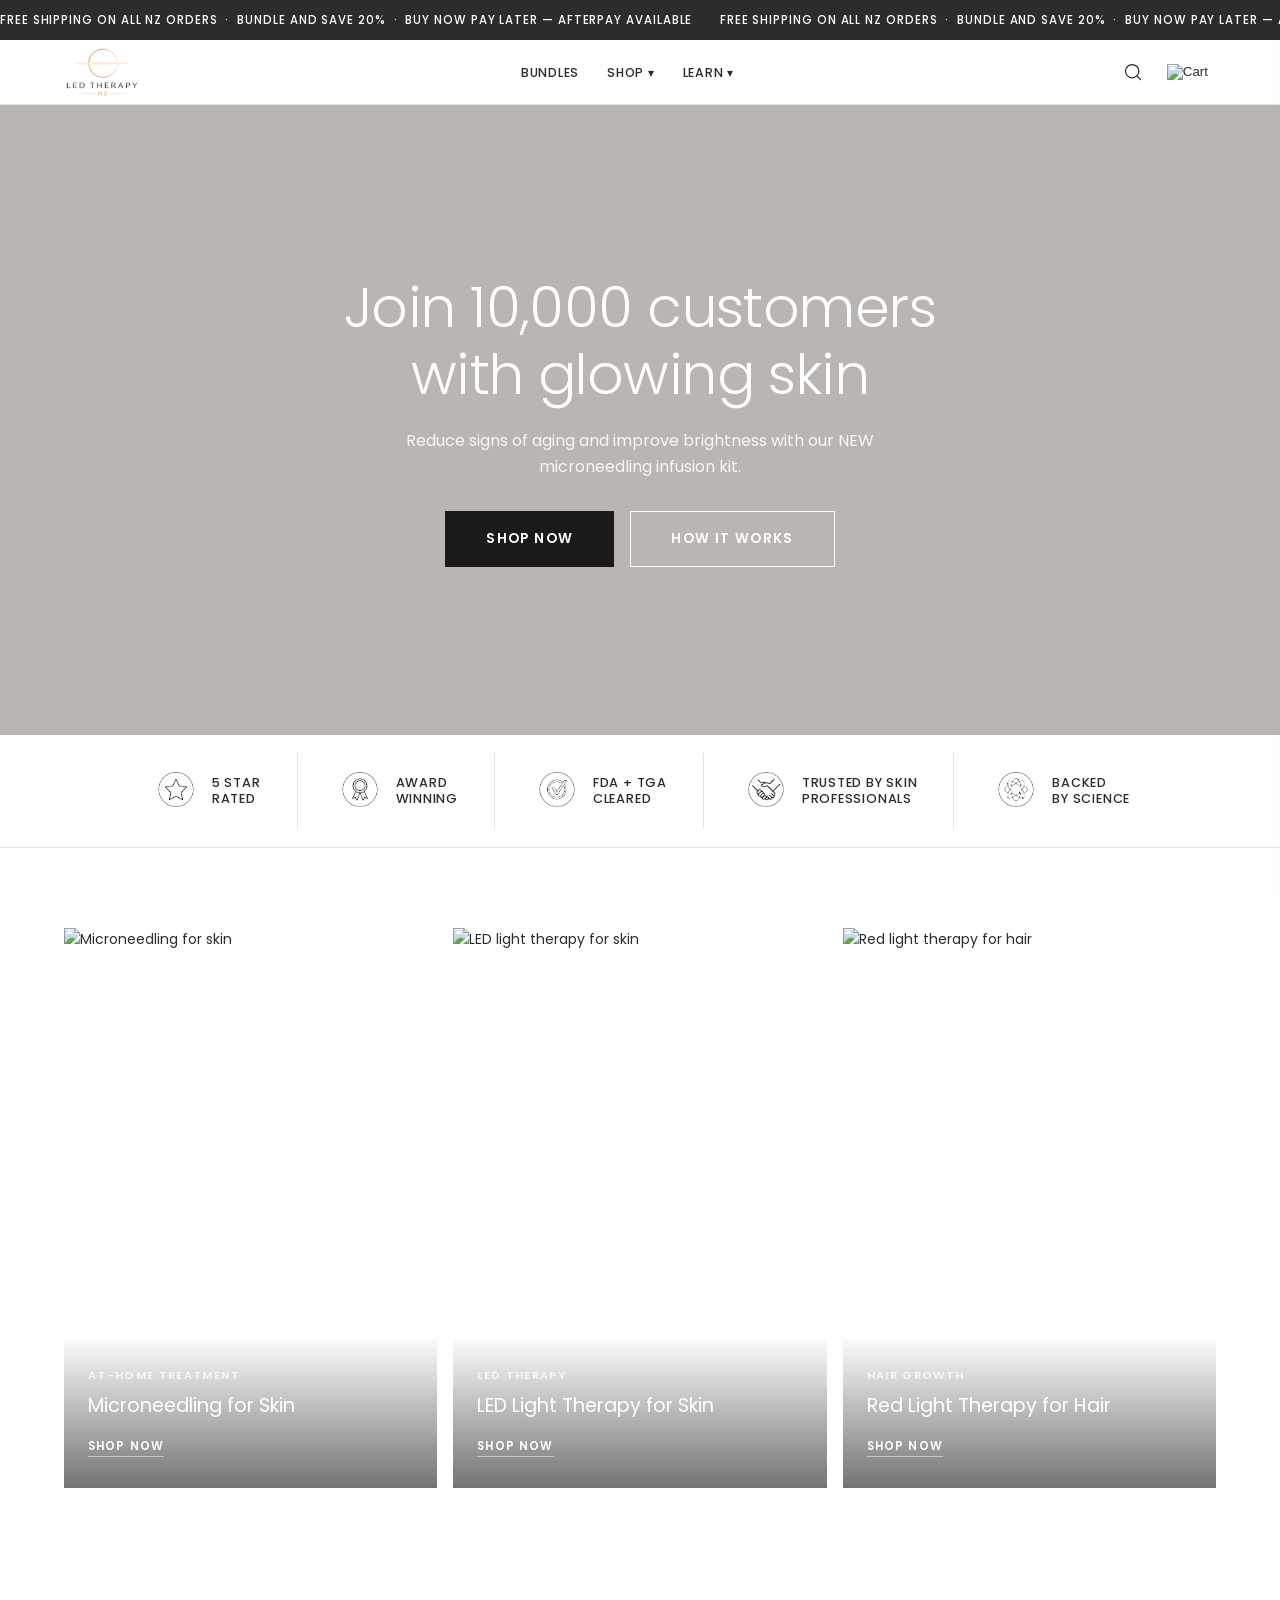
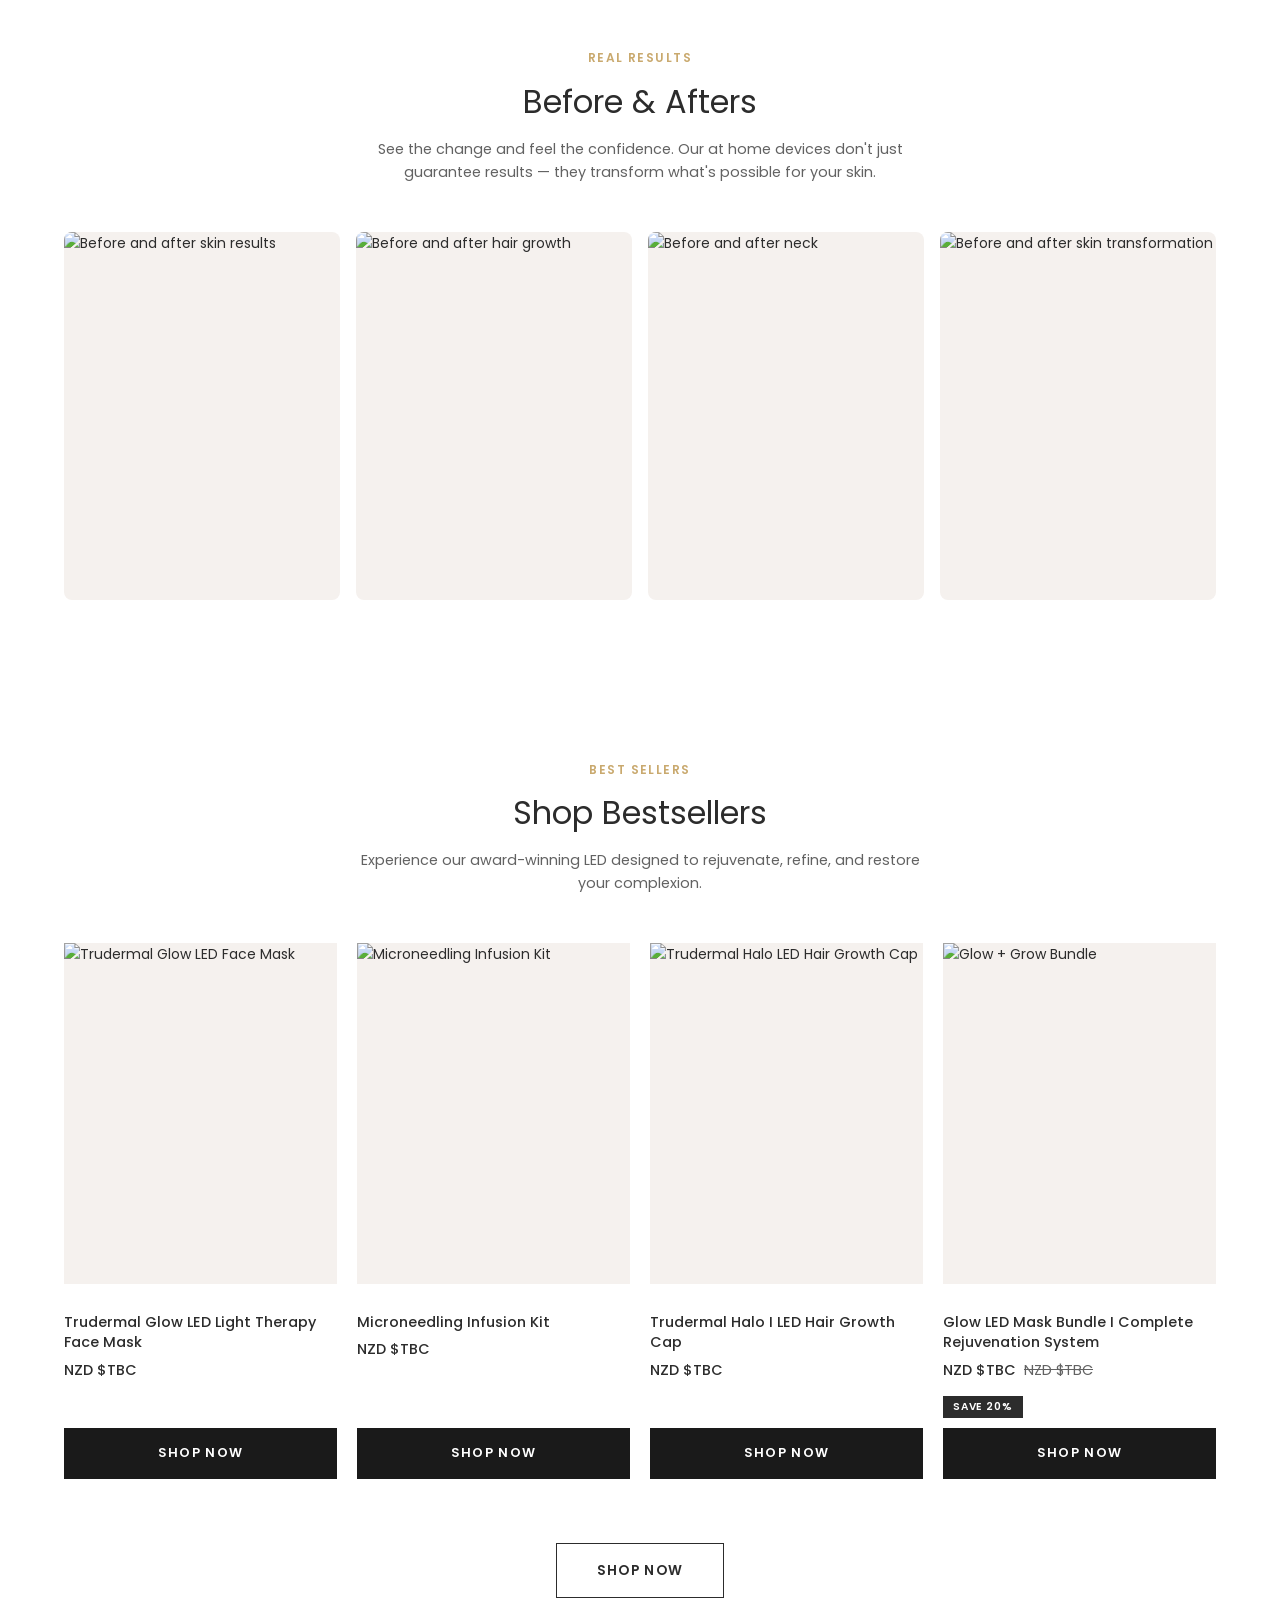
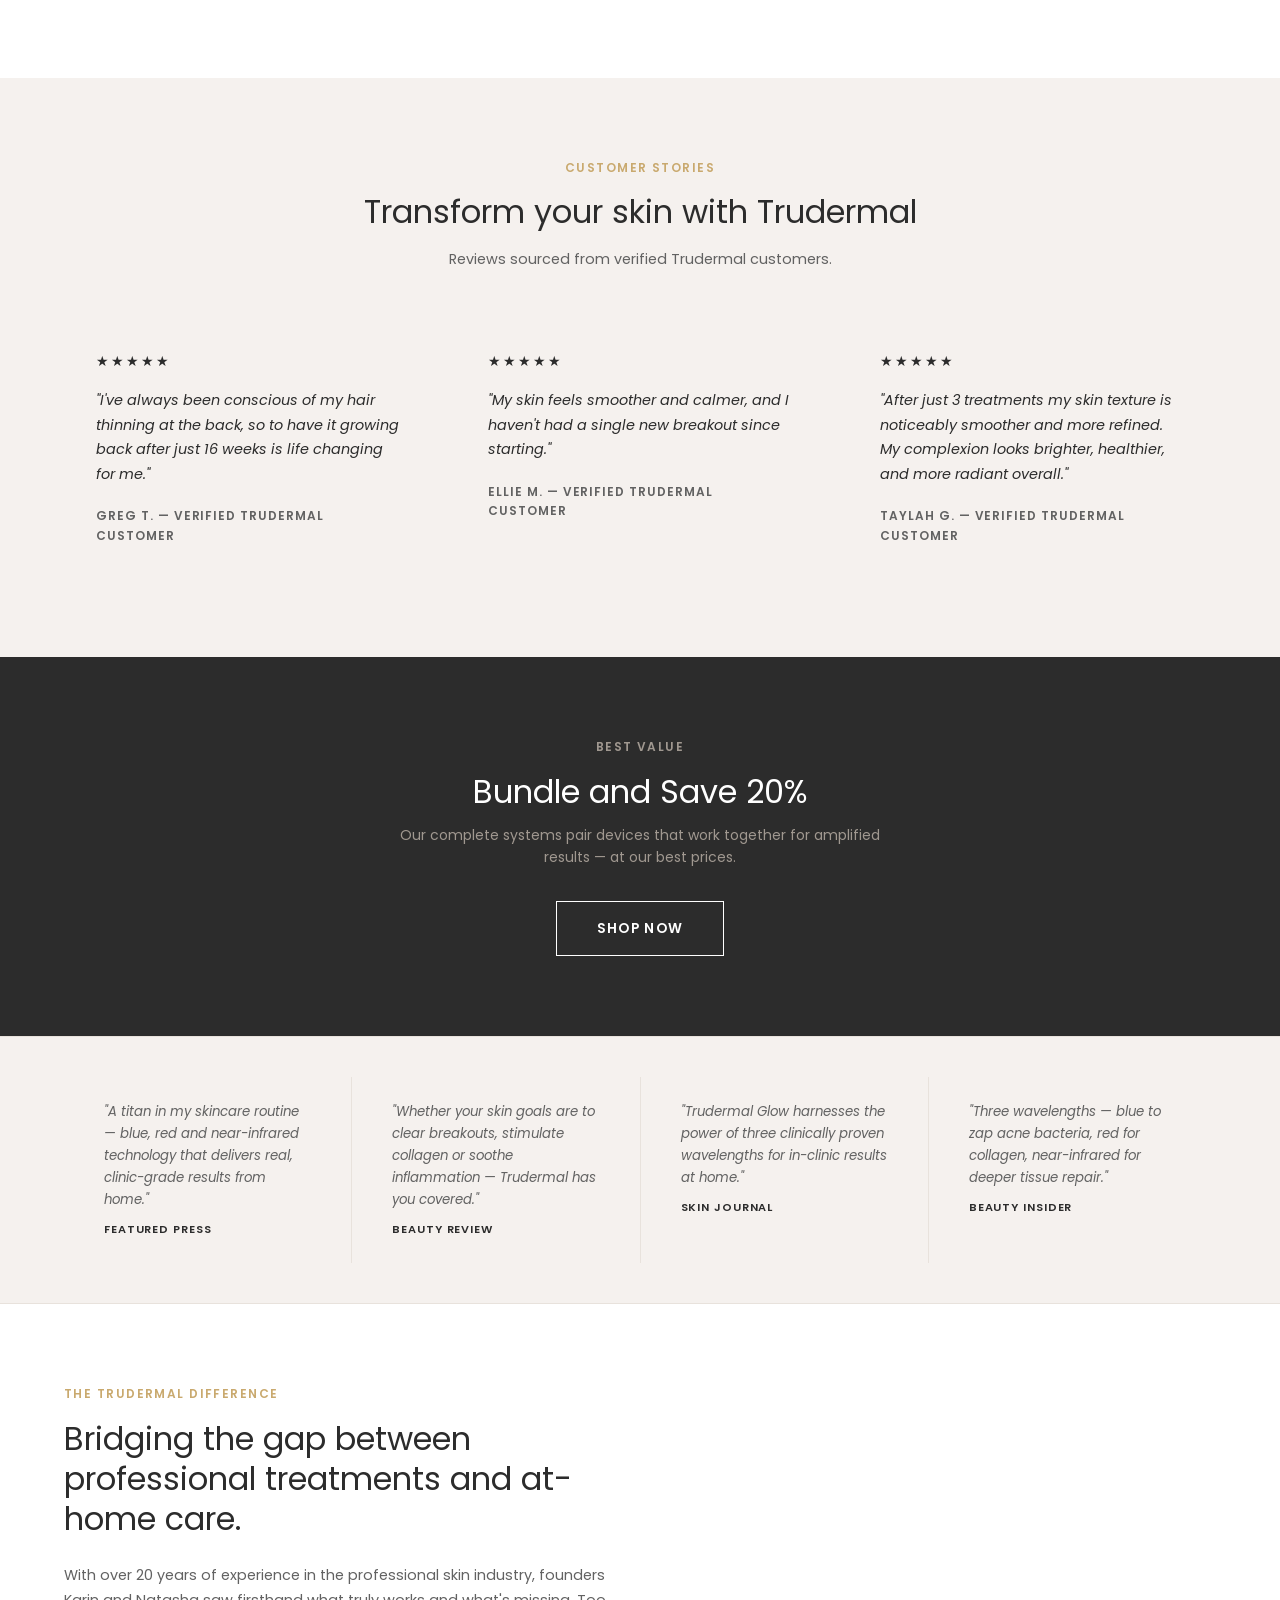
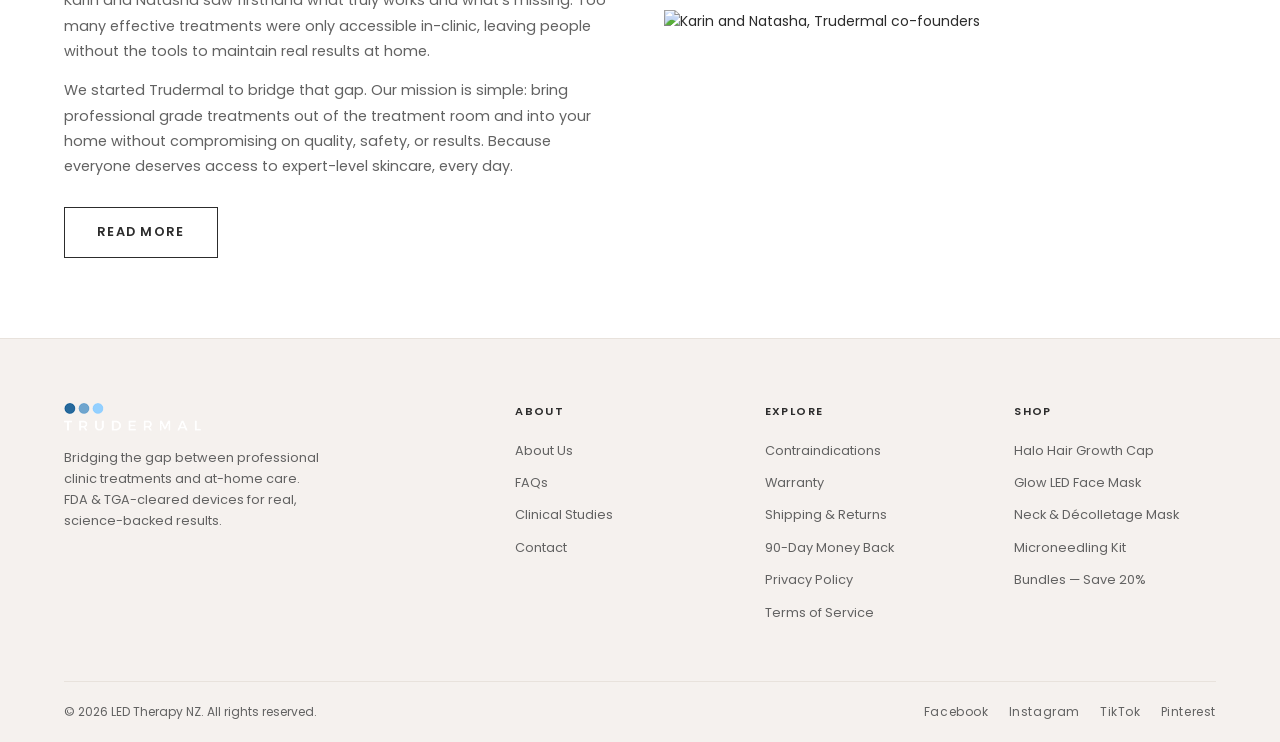
==== index.html @ 0e49d0b6 "Initial commit: Trudermal NZ (LED Therapy NZ) static site Co-Authored-By: Claude Opus 4.8 <noreply@a" ====
﻿<!DOCTYPE html>
<html lang="en-NZ">
<head>
  <meta charset="UTF-8">
  <meta name="viewport" content="width=device-width, initial-scale=1.0">
  <title>LED Therapy NZ | At-Home LED Light Therapy & Skin Devices</title>
  <meta name="description" content="Trudermal NZ — FDA & TGA-cleared LED light therapy and microneedling devices for professional-grade skin and hair results at home. Free shipping NZ-wide.">
  <meta name="keywords" content="LED light therapy NZ, hair growth cap NZ, LED face mask NZ, microneedling kit NZ, red light therapy NZ, Trudermal New Zealand">
  <link rel="icon" type="image/png" href="favicon.png">
  <link rel="stylesheet" href="css/styles-v3.css">
  <link rel="preconnect" href="https://fonts.googleapis.com">
  <link href="https://fonts.googleapis.com/css2?family=Poppins:ital,wght@0,300;0,400;0,500;0,600;0,700;1,300;1,400&display=swap" rel="stylesheet">
</head>
<body>

<!-- Announcement Bar -->
<div class="announcement announcement--scroll">
  <div class="announcement__track">
    <span>FREE SHIPPING ON ALL NZ ORDERS &nbsp;·&nbsp; BUNDLE AND SAVE 20% &nbsp;·&nbsp; BUY NOW PAY LATER — AFTERPAY AVAILABLE &nbsp;&nbsp;&nbsp;&nbsp;&nbsp;&nbsp;</span>
    <span>FREE SHIPPING ON ALL NZ ORDERS &nbsp;·&nbsp; BUNDLE AND SAVE 20% &nbsp;·&nbsp; BUY NOW PAY LATER — AFTERPAY AVAILABLE &nbsp;&nbsp;&nbsp;&nbsp;&nbsp;&nbsp;</span>
  </div>
</div>

<!-- Nav -->
<nav class="nav">
  <div class="container">
    <div class="nav__inner">
      <a class="nav__logo" href="index.html">
        <img src="img/logo-led-therapy-nz.png" alt="Trudermal">
      </a>
      <ul class="nav__links">
        <li><a href="products/bundles.html">Bundles</a></li>
        <li class="dropdown">
          <a href="products/index.html">Shop ▾</a>
          <ul class="dropdown__menu">
            <li><a href="products/microneedling.html">Microneedling Infusion Kit</a></li>
            <li><a href="products/glow.html">Glow LED Face Mask</a></li>
            <li><a href="products/neck.html">LED Neck &amp; Décolletage Mask</a></li>
            <li><a href="products/halo.html">Halo LED Hair Growth Cap</a></li>
            <li><a href="products/pro.html">Trudermal Pro LED Device</a></li>
            <li><a href="products/bundles.html">Bundles — Save 20%</a></li>
          </ul>
        </li>
        <li class="dropdown">
          <a href="learn/how-led-works.html">Learn ▾</a>
          <ul class="dropdown__menu">
            <li><a href="learn/how-led-works.html">How LED Works</a></li>
            <li><a href="learn/faqs.html">FAQs</a></li>
            <li><a href="learn/about.html">About Us</a></li>
          </ul>
        </li>
      </ul>
      <div class="nav__actions">
        <button class="nav__search" aria-label="Search">
          <svg xmlns="http://www.w3.org/2000/svg" width="20" height="20" viewBox="0 0 24 24" fill="none" stroke="currentColor" stroke-width="1.5" stroke-linecap="round" stroke-linejoin="round"><circle cx="11" cy="11" r="8"/><line x1="21" y1="21" x2="16.65" y2="16.65"/></svg>
        </button>
        <button class="cart-icon-btn" onclick="Cart.openDrawer()" aria-label="Open cart">
          <img src="https://trudermalco.com/cdn/shop/t/8/assets/basket.png" alt="Cart">
          <span class="cart-badge">0</span>
        </button>
      </div>
    </div>
  </div>
</nav>

<!-- Hero — Video -->
<section class="hero hero--video">
  <div class="hero__bg">
    <video autoplay muted loop playsinline
      poster="https://trudermalco.com/cdn/shop/files/preview_images/122ed172569547b983eed39c002a6d22.thumbnail.0000000000.jpg">
      <source src="https://trudermalco.com/cdn/shop/videos/c/vp/122ed172569547b983eed39c002a6d22/122ed172569547b983eed39c002a6d22.HD-1080p-7.2Mbps-81543854.mp4" type="video/mp4">
    </video>
  </div>
  <div class="hero__content">
    <h1>Join 10,000 customers<br>with glowing skin</h1>
    <p>Reduce signs of aging and improve brightness with our NEW microneedling infusion kit.</p>
    <div class="hero__ctas">
      <a href="products/index.html" class="btn btn--primary btn--lg">Shop Now</a>
      <a href="learn/how-led-works.html" class="btn btn--outline-light btn--lg">How It Works</a>
    </div>
  </div>
</section>

<!-- Trust Strip -->
<div class="trust-strip">
  <div class="container">
    <div class="trust-strip__inner">
      <div class="trust-item">
        <img src="img/star-rated.png" alt="5 Star Rated">
        <span class="trust-item__label">5 Star<br>Rated</span>
      </div>
      <div class="trust-item">
        <img src="img/award-winning.png" alt="Award Winning">
        <span class="trust-item__label">Award<br>Winning</span>
      </div>
      <div class="trust-item">
        <img src="img/check-mark.png" alt="FDA + TGA Cleared">
        <span class="trust-item__label">FDA + TGA<br>Cleared</span>
      </div>
      <div class="trust-item">
        <img src="img/clinically-approved.png" alt="Trusted by Skin Professionals">
        <span class="trust-item__label">Trusted by Skin<br>Professionals</span>
      </div>
      <div class="trust-item">
        <img src="img/science-backed.png" alt="Backed by Science">
        <span class="trust-item__label">Backed<br>by Science</span>
      </div>
    </div>
  </div>
</div>

<!-- Category Cards -->
<section class="section section--white">
  <div class="container">
    <div class="category-grid">
      <a href="products/microneedling.html" class="category-card">
        <img src="https://trudermalco.com/cdn/shop/files/Untitled_design_38.png" alt="Microneedling for skin">
        <div class="category-card__overlay">
          <div class="category-card__label">At-Home Treatment</div>
          <div class="category-card__title">Microneedling for Skin</div>
          <span class="category-card__link">Shop Now</span>
        </div>
      </a>
      <a href="products/glow.html" class="category-card">
        <img src="https://trudermalco.com/cdn/shop/files/led_face_mask_red_light_therapy.png" alt="LED light therapy for skin">
        <div class="category-card__overlay">
          <div class="category-card__label">LED Therapy</div>
          <div class="category-card__title">LED Light Therapy for Skin</div>
          <span class="category-card__link">Shop Now</span>
        </div>
      </a>
      <a href="products/halo.html" class="category-card">
        <img src="https://trudermalco.com/cdn/shop/files/Halo_hair_growth_helmet.png" alt="Red light therapy for hair">
        <div class="category-card__overlay">
          <div class="category-card__label">Hair Growth</div>
          <div class="category-card__title">Red Light Therapy for Hair</div>
          <span class="category-card__link">Shop Now</span>
        </div>
      </a>
    </div>
  </div>
</section>

<!-- Before & Afters -->
<section class="section section--white">
  <div class="container">
    <div class="section-header">
      <h4>Real Results</h4>
      <h2>Before &amp; Afters</h2>
      <p style="max-width:580px; margin:16px auto 32px; color:var(--text-mute);">See the change and feel the confidence. Our at home devices don't just guarantee results — they transform what's possible for your skin.</p>
    </div>
    <div class="ba-grid">
      <div class="ba-item"><img src="https://trudermalco.com/cdn/shop/files/Copy_of_Untitled_Design_c8d418b8-565a-4176-b035-51653686bd75.png" alt="Before and after skin results"></div>
      <div class="ba-item"><img src="https://trudermalco.com/cdn/shop/files/Before_and_after_Halo_hair_growth.png" alt="Before and after hair growth"></div>
      <div class="ba-item"><img src="https://trudermalco.com/cdn/shop/files/Before_After_Neck.png" alt="Before and after neck"></div>
      <div class="ba-item"><img src="https://trudermalco.com/cdn/shop/files/Tay_B_A.png" alt="Before and after skin transformation"></div>
    </div>
  </div>
</section>

<!-- Shop Bestsellers -->
<section class="section section--white">
  <div class="container">
    <div class="section-header">
      <h4>Best Sellers</h4>
      <h2>Shop Bestsellers</h2>
      <p style="max-width:560px; margin:16px auto 0; color:var(--text-mute);">Experience our award-winning LED designed to rejuvenate, refine, and restore your complexion.</p>
    </div>
    <div class="grid-4" style="margin-top:40px;">
      <div class="product-card">
        <a href="products/glow.html"><div class="product-card__img"><img src="https://trudermalco.com/cdn/shop/files/led_face_mask_red_light_therapy.png" alt="Trudermal Glow LED Face Mask"></div></a>
        <div class="product-card__body">
          <div class="product-card__name">Trudermal Glow LED Light Therapy Face Mask</div>
          <div class="product-card__price">NZD $TBC</div>
          <a href="products/glow.html" class="btn btn--primary btn--full">Shop Now</a>
        </div>
      </div>
      <div class="product-card">
        <a href="products/microneedling.html"><div class="product-card__img"><img src="https://trudermalco.com/cdn/shop/files/Untitled_design_38.png" alt="Microneedling Infusion Kit"></div></a>
        <div class="product-card__body">
          <div class="product-card__name">Microneedling Infusion Kit</div>
          <div class="product-card__price">NZD $TBC</div>
          <a href="products/microneedling.html" class="btn btn--primary btn--full">Shop Now</a>
        </div>
      </div>
      <div class="product-card">
        <a href="products/halo.html"><div class="product-card__img"><img src="https://trudermalco.com/cdn/shop/files/Halo_hair_growth_helmet.png" alt="Trudermal Halo LED Hair Growth Cap"></div></a>
        <div class="product-card__body">
          <div class="product-card__name">Trudermal Halo I LED Hair Growth Cap</div>
          <div class="product-card__price">NZD $TBC</div>
          <a href="products/halo.html" class="btn btn--primary btn--full">Shop Now</a>
        </div>
      </div>
      <div class="product-card">
        <a href="products/bundles.html"><div class="product-card__img"><img src="https://trudermalco.com/cdn/shop/files/Bundle_led_face_mask_and_led_hair_growth_helmet.jpg" alt="Glow + Grow Bundle"></div></a>
        <div class="product-card__body">
          <div class="product-card__name">Glow LED Mask Bundle I Complete Rejuvenation System</div>
          <div class="product-card__price">NZD $TBC &nbsp;<s style="color:var(--text-mute); font-weight:400;">NZD $TBC</s></div>
          <div style="margin-bottom:10px;"><span class="product-card__badge">Save 20%</span></div>
          <a href="products/bundles.html" class="btn btn--primary btn--full">Shop Now</a>
        </div>
      </div>
    </div>
    <div style="text-align:center; margin-top:40px;">
      <a href="products/index.html" class="btn btn--outline btn--lg">Shop Now</a>
    </div>
  </div>
</section>

<!-- Testimonials -->
<section class="section section--alt">
  <div class="container">
    <div class="section-header">
      <h4>Customer Stories</h4>
      <h2>Transform your skin with Trudermal</h2>
      <p style="color:var(--text-mute); margin-top:12px;">Reviews sourced from verified Trudermal customers.</p>
    </div>
    <div class="grid-3" style="margin-top:40px;">
      <div class="testimonial-card">
        <div class="testimonial-card__stars">★★★★★</div>
        <p class="testimonial-card__body">"I've always been conscious of my hair thinning at the back, so to have it growing back after just 16 weeks is life changing for me."</p>
        <div class="testimonial-card__author">Greg T. — Verified Trudermal Customer</div>
      </div>
      <div class="testimonial-card">
        <div class="testimonial-card__stars">★★★★★</div>
        <p class="testimonial-card__body">"My skin feels smoother and calmer, and I haven't had a single new breakout since starting."</p>
        <div class="testimonial-card__author">Ellie M. — Verified Trudermal Customer</div>
      </div>
      <div class="testimonial-card">
        <div class="testimonial-card__stars">★★★★★</div>
        <p class="testimonial-card__body">"After just 3 treatments my skin texture is noticeably smoother and more refined. My complexion looks brighter, healthier, and more radiant overall."</p>
        <div class="testimonial-card__author">Taylah G. — Verified Trudermal Customer</div>
      </div>
    </div>
  </div>
</section>

<!-- Bundle CTA -->
<section class="section section--dark" style="text-align:center;">
  <div class="container">
    <h4 style="color:#A09890;">Best Value</h4>
    <h2 style="margin:16px 0 12px;">Bundle and Save 20%</h2>
    <p style="color:#A09890; max-width:480px; margin:0 auto 32px;">Our complete systems pair devices that work together for amplified results — at our best prices.</p>
    <a href="products/bundles.html" class="btn btn--outline-light btn--lg">Shop Now</a>
  </div>
</section>

<!-- Featured In / Press -->
<div class="media-strip">
  <div class="container">
    <div class="media-strip__inner">
      <div class="media-quote">
        <p class="media-quote__text">"A titan in my skincare routine — blue, red and near-infrared technology that delivers real, clinic-grade results from home."</p>
        <div class="media-quote__source">Featured Press</div>
      </div>
      <div class="media-quote">
        <p class="media-quote__text">"Whether your skin goals are to clear breakouts, stimulate collagen or soothe inflammation — Trudermal has you covered."</p>
        <div class="media-quote__source">Beauty Review</div>
      </div>
      <div class="media-quote">
        <p class="media-quote__text">"Trudermal Glow harnesses the power of three clinically proven wavelengths for in-clinic results at home."</p>
        <div class="media-quote__source">Skin Journal</div>
      </div>
      <div class="media-quote">
        <p class="media-quote__text">"Three wavelengths — blue to zap acne bacteria, red for collagen, near-infrared for deeper tissue repair."</p>
        <div class="media-quote__source">Beauty Insider</div>
      </div>
    </div>
  </div>
</div>

<!-- Brand Story -->
<section class="section section--white">
  <div class="container">
    <div class="grid-2">
      <div>
        <h4>The Trudermal Difference</h4>
        <h2 style="margin:16px 0 24px;">Bridging the gap between professional treatments and at-home care.</h2>
        <p style="font-size:0.9rem; color:var(--text-mute); line-height:1.75;">With over 20 years of experience in the professional skin industry, founders Karin and Natasha saw firsthand what truly works and what's missing. Too many effective treatments were only accessible in-clinic, leaving people without the tools to maintain real results at home.</p>
        <p style="font-size:0.9rem; color:var(--text-mute); line-height:1.75;">We started Trudermal to bridge that gap. Our mission is simple: bring professional grade treatments out of the treatment room and into your home without compromising on quality, safety, or results. Because everyone deserves access to expert-level skincare, every day.</p>
        <div style="margin-top:28px;">
          <a href="learn/about.html" class="btn btn--outline">Read More</a>
        </div>
      </div>
      <div>
        <img src="https://trudermalco.com/cdn/shop/files/Natasha_and_Karin_co_founders_trudermal.png" alt="Karin and Natasha, Trudermal co-founders" style="width:100%; object-fit:cover;">
      </div>
    </div>
  </div>
</section>


<!-- Footer -->
<footer class="footer">
  <div class="container">
    <div class="footer__grid">
      <div class="footer__brand">
        <div class="footer__logo">
          <img src="img/footer-logo.png" alt="LED Therapy NZ" class="footer__logo-img">
        </div>
        <p class="footer__tagline">Bridging the gap between professional clinic treatments and at-home care. FDA &amp; TGA-cleared devices for real, science-backed results.</p>
      </div>
      <div class="footer__col">
        <h5>About</h5>
        <ul>
          <li><a href="learn/about.html">About Us</a></li>
          <li><a href="learn/faqs.html">FAQs</a></li>
          <li><a href="learn/how-led-works.html">Clinical Studies</a></li>
          <li><a href="#">Contact</a></li>
        </ul>
      </div>
      <div class="footer__col">
        <h5>Explore</h5>
        <ul>
          <li><a href="learn/faqs.html#contraindications">Contraindications</a></li>
          <li><a href="#">Warranty</a></li>
          <li><a href="#">Shipping &amp; Returns</a></li>
          <li><a href="#">90-Day Money Back</a></li>
          <li><a href="#">Privacy Policy</a></li>
          <li><a href="#">Terms of Service</a></li>
        </ul>
      </div>
      <div class="footer__col">
        <h5>Shop</h5>
        <ul>
          <li><a href="products/halo.html">Halo Hair Growth Cap</a></li>
          <li><a href="products/glow.html">Glow LED Face Mask</a></li>
          <li><a href="products/neck.html">Neck &amp; Décolletage Mask</a></li>
          <li><a href="products/microneedling.html">Microneedling Kit</a></li>
          <li><a href="products/bundles.html">Bundles — Save 20%</a></li>
        </ul>
      </div>
    </div>
    <div class="footer__bottom">
      <div class="footer__copy">© 2026 LED Therapy NZ. All rights reserved.</div>
      <div class="footer__social">
        <a href="#">Facebook</a>
        <a href="#">Instagram</a>
        <a href="#">TikTok</a>
        <a href="#">Pinterest</a>
      </div>
    </div>
  </div>
</footer>

<script src="js/cart.js"></script>
<script src="js/checkout.js"></script>
</body>
</html>
---- css/styles-v3.css ----
﻿/* ===== TRUDERMAL NZ — MATCHING TRUDERMALCO.COM STYLES ===== */

@import url('https://fonts.googleapis.com/css2?family=Poppins:ital,wght@0,300;0,400;0,500;0,600;0,700;1,300;1,400&display=swap');

*, *::before, *::after { box-sizing: border-box; margin: 0; padding: 0; }

:root {
  --bg:        #faf8f7;
  --bg-alt:    #f5f1ee;
  --bg-dark:   #2c2c2c;
  --text:      #2c2c2c;
  --text-mute: #626262;
  --text-light:#c5c1be;
  --border:    #e8e2dc;
  --white:     #ffffff;
  --black:     #1a1a1a;
  --gold:      #c9a96e;
  --gold-lt:   #e8d5b0;
  --radius:    0px;
  --radius-sm: 4px;
  --max:       1200px;
  --font:      'Poppins', sans-serif;
}

html { scroll-behavior: smooth; }

body {
  font-family: var(--font);
  background: var(--white);
  color: var(--text);
  font-size: 14px;
  line-height: 1.6;
  font-weight: 400;
  -webkit-font-smoothing: antialiased;
}

img { max-width: 100%; display: block; }
a { color: inherit; text-decoration: none; }
ul { list-style: none; }

/* ===== TYPOGRAPHY ===== */
h1 { font-size: clamp(1.8rem, 4vw, 2.8rem); font-weight: 400; line-height: 1.2; letter-spacing: -0.01em; }
h2 { font-size: clamp(1.4rem, 3vw, 2rem); font-weight: 400; line-height: 1.25; }
h3 { font-size: 1.1rem; font-weight: 500; }
h4 { font-size: 0.75rem; font-weight: 600; text-transform: uppercase; letter-spacing: 0.12em; color: var(--gold); }
p { margin-bottom: 1em; }
p:last-child { margin-bottom: 0; }

/* ===== LAYOUT ===== */
.container { max-width: var(--max); margin: 0 auto; padding: 0 24px; }
.section { padding: 80px 0; }
.section--alt { background: var(--bg-alt); }
.section--cream { background: var(--bg); }
.section--dark { background: var(--bg-dark); color: var(--white); }
.section--white { background: var(--white); }

.grid-2 { display: grid; grid-template-columns: 1fr 1fr; gap: 48px; align-items: center; }
.grid-3 { display: grid; grid-template-columns: repeat(3, 1fr); gap: 24px; }
.grid-4 { display: grid; grid-template-columns: repeat(4, 1fr); gap: 20px; }

/* ===== BUTTONS ===== */
.btn {
  display: inline-block;
  padding: 14px 32px;
  font-family: var(--font);
  font-size: 0.8rem;
  font-weight: 600;
  letter-spacing: 0.1em;
  text-transform: uppercase;
  cursor: pointer;
  transition: all 0.2s ease;
  border: 1px solid transparent;
  text-align: center;
}
.btn--primary { background: var(--black); color: var(--white); border-color: var(--black); }
.btn--primary:hover { background: #333; border-color: #333; }
.btn--outline { background: transparent; color: var(--text); border-color: var(--text); }
.btn--outline:hover { background: var(--text); color: var(--white); }
.btn--outline-light { background: transparent; color: var(--white); border-color: var(--white); }
.btn--outline-light:hover { background: var(--white); color: var(--text); }
.btn--lg { padding: 16px 40px; font-size: 0.85rem; }
.btn--full { width: 100%; display: block; }

/* ===== ANNOUNCEMENT BAR ===== */
.announcement {
  background: var(--bg-dark);
  color: var(--white);
  text-align: center;
  padding: 11px 16px;
  font-size: 0.72rem;
  font-weight: 500;
  letter-spacing: 0.08em;
  text-transform: uppercase;
}
.announcement a { color: var(--white); text-decoration: underline; }
.announcement--scroll { overflow: hidden; white-space: nowrap; padding: 0; }
.announcement__track {
  display: inline-flex;
  animation: marquee 28s linear infinite;
  padding: 11px 0;
}
.announcement__track span { padding-right: 0; }
@keyframes marquee {
  0%   { transform: translateX(0); }
  100% { transform: translateX(-50%); }
}

/* ===== NAV ===== */
.nav {
  position: sticky;
  top: 0;
  z-index: 200;
  background: var(--white);
  border-bottom: 1px solid var(--border);
}
.nav__inner {
  display: flex;
  align-items: center;
  justify-content: space-between;
  height: 64px;
  gap: 32px;
}
.nav__logo img { height: 52px; width: auto; margin: -12px 0; }
.nav__links {
  display: flex;
  gap: 28px;
  align-items: center;
  flex: 1;
  justify-content: center;
}
.nav__links a {
  font-size: 0.78rem;
  font-weight: 500;
  letter-spacing: 0.06em;
  text-transform: uppercase;
  color: var(--text);
  transition: color 0.15s;
  white-space: nowrap;
}
.nav__links a:hover { color: #666; }
.nav__links .dropdown { position: relative; }
.nav__links .dropdown:hover .dropdown__menu { display: block; }
.dropdown__menu {
  display: none;
  position: absolute;
  top: calc(100% + 8px);
  left: 50%;
  transform: translateX(-50%);
  background: var(--white);
  border: 1px solid var(--border);
  padding: 12px 0;
  min-width: 240px;
  box-shadow: 0 8px 32px rgba(0,0,0,0.06);
  z-index: 300;
}
.dropdown__menu a {
  display: block;
  padding: 10px 24px;
  font-size: 0.78rem;
  text-transform: none;
  letter-spacing: 0;
  font-weight: 400;
}
.dropdown__menu a:hover { background: var(--bg-alt); }
.nav__actions { display: flex; gap: 8px; align-items: center; }
.nav__icon { display: flex; align-items: center; }
.nav__icon img { height: 20px; width: auto; }
.nav__search { background: none; border: none; cursor: pointer; padding: 8px; display: flex; align-items: center; color: var(--text); }
.nav__search svg { width: 20px; height: 20px; }

/* ===== HERO (VIDEO SECTION) ===== */
.hero {
  position: relative;
  background: var(--bg-alt);
  overflow: hidden;
  min-height: 600px;
  display: flex;
  align-items: center;
}
.hero--video {
  min-height: 70vh;
}
.hero__bg {
  position: absolute;
  inset: 0;
  overflow: hidden;
}
.hero__bg img,
.hero__bg video {
  width: 100%;
  height: 100%;
  object-fit: cover;
  object-position: center;
}
.hero__bg::after {
  content: '';
  position: absolute;
  inset: 0;
  background: rgba(0,0,0,0.25);
}
.hero__content {
  position: relative;
  z-index: 2;
  color: var(--white);
  text-align: center;
  padding: 80px 24px;
  max-width: var(--max);
  margin: 0 auto;
  width: 100%;
}
.hero__content h1 { color: var(--white); font-size: clamp(2rem, 5vw, 3.5rem); font-weight: 300; margin-bottom: 20px; }
.hero__content p { color: rgba(255,255,255,0.9); font-size: 1rem; max-width: 520px; margin: 0 auto 32px; }
.hero__ctas { display: flex; gap: 16px; justify-content: center; flex-wrap: wrap; }
.play-btn {
  position: absolute;
  top: 50%;
  left: 50%;
  transform: translate(-50%, -50%);
  width: 72px;
  height: 72px;
  background: rgba(255,255,255,0.15);
  border: 2px solid rgba(255,255,255,0.7);
  border-radius: 50%;
  display: flex;
  align-items: center;
  justify-content: center;
  cursor: pointer;
  transition: background 0.2s;
  z-index: 3;
  backdrop-filter: blur(4px);
  font-size: 0;
  color: transparent;
}
.play-btn::after {
  content: '';
  width: 0;
  height: 0;
  border-style: solid;
  border-width: 14px 0 14px 24px;
  border-color: transparent transparent transparent rgba(255,255,255,0.9);
  margin-left: 4px;
}
.play-btn:hover { background: rgba(255,255,255,0.25); }

/* ===== TRUST STRIP ===== */
.trust-strip {
  background: var(--white);
  border-bottom: 1px solid var(--border);
  padding: 18px 0;
}
.trust-strip__inner {
  display: flex;
  justify-content: center;
  align-items: center;
  gap: 0;
  flex-wrap: wrap;
}
.trust-item {
  display: flex;
  align-items: center;
  gap: 10px;
  padding: 12px 36px;
  border-right: 1px solid var(--border);
}
.trust-item:last-child { border-right: none; }
.trust-item img { height: 52px; width: auto; }
.trust-item__label {
  font-size: 0.8rem;
  font-weight: 500;
  letter-spacing: 0.06em;
  text-transform: uppercase;
  color: var(--text);
  line-height: 1.3;
}

/* ===== SECTION HEADER ===== */
.section-header { text-align: center; margin-bottom: 48px; }
.section-header h4 { margin-bottom: 14px; }
.section-header h2 { margin-bottom: 16px; }
.section-header p { color: var(--text-mute); max-width: 520px; margin: 0 auto; font-size: 0.9rem; }

/* ===== PRODUCT CARDS ===== */
.product-card {
  background: var(--white);
  transition: transform 0.25s ease;
  display: flex;
  flex-direction: column;
}
.product-card:hover { transform: translateY(-3px); }
.product-card__img {
  aspect-ratio: 4/5;
  overflow: hidden;
  background: var(--bg-alt);
  margin-bottom: 16px;
}
.product-card__img img {
  width: 100%;
  height: 100%;
  object-fit: cover;
  transition: transform 0.4s ease;
}
.product-card:hover .product-card__img img { transform: scale(1.03); }
.product-card__body { padding: 12px 0 24px; flex: 1; display: flex; flex-direction: column; }
.product-card__body .btn { margin-top: auto; }
.product-card__name { font-size: 0.9rem; font-weight: 500; margin-bottom: 6px; line-height: 1.4; }
.product-card__desc { font-size: 0.8rem; color: var(--text-mute); margin-bottom: 12px; line-height: 1.5; }
.product-card__price { font-size: 0.9rem; font-weight: 500; margin-bottom: 12px; }
.product-card__price s { color: var(--text-mute); font-weight: 400; }
.product-card__badge {
  display: inline-block;
  background: var(--text);
  color: var(--white);
  font-size: 0.65rem;
  font-weight: 600;
  letter-spacing: 0.08em;
  text-transform: uppercase;
  padding: 3px 10px;
}

/* ===== TESTIMONIALS ===== */
.testimonial-card {
  background: var(--bg-alt);
  padding: 32px;
}
.testimonial-card__stars { color: var(--text); font-size: 0.85rem; letter-spacing: 2px; margin-bottom: 16px; }
.testimonial-card__body { font-size: 0.9rem; line-height: 1.7; margin-bottom: 20px; font-style: italic; }
.testimonial-card__author { font-size: 0.75rem; font-weight: 600; letter-spacing: 0.08em; text-transform: uppercase; color: var(--text-mute); }

/* ===== FEATURES LIST ===== */
.features-list { }
.features-list li {
  display: flex;
  gap: 14px;
  align-items: flex-start;
  padding: 11px 0;
  border-bottom: 1px solid var(--border);
  font-size: 0.875rem;
}
.features-list li:last-child { border-bottom: none; }
.features-list__icon { color: var(--text); font-style: normal; flex-shrink: 0; margin-top: 1px; font-size: 0.8rem; }

/* ===== SPECS TABLE ===== */
.specs-table { width: 100%; border-collapse: collapse; }
.specs-table tr:first-child td { border-top: 1px solid var(--border); }
.specs-table td { padding: 13px 0; border-bottom: 1px solid var(--border); font-size: 0.875rem; }
.specs-table td:first-child { font-weight: 500; width: 42%; color: var(--text-mute); }

/* ===== FAQ ===== */
.faq-item { border-bottom: 1px solid var(--border); }
.faq-item summary {
  padding: 20px 0;
  font-weight: 500;
  font-size: 0.9rem;
  cursor: pointer;
  list-style: none;
  display: flex;
  justify-content: space-between;
  align-items: center;
  gap: 16px;
}
.faq-item summary::-webkit-details-marker { display: none; }
.faq-item summary::after { content: '+'; font-size: 1.4rem; font-weight: 300; flex-shrink: 0; }
.faq-item[open] summary::after { content: '−'; }
.faq-item__body { padding-bottom: 20px; color: var(--text-mute); font-size: 0.875rem; line-height: 1.75; }

/* ===== PRODUCT HERO ===== */
.product-hero { padding: 48px 0 0; background: var(--white); }
.product-hero__grid { display: grid; grid-template-columns: 1fr 1fr; gap: 64px; align-items: start; }
.product-hero__gallery { position: sticky; top: 80px; }
.product-hero__main-img {
  aspect-ratio: 1;
  overflow: hidden;
  background: var(--bg-alt);
  margin-bottom: 12px;
}
.product-hero__main-img img { width: 100%; height: 100%; object-fit: cover; }
.product-hero__thumbs { display: grid; grid-template-columns: repeat(4, 1fr); gap: 8px; }
.product-hero__thumb {
  aspect-ratio: 1;
  overflow: hidden;
  background: var(--bg-alt);
  cursor: pointer;
  border: 2px solid transparent;
  transition: border-color 0.15s;
}
.product-hero__thumb:first-child { border-color: var(--text); }
.product-hero__thumb.active { border-color: var(--text); }
.product-hero__thumb img { width: 100%; height: 100%; object-fit: cover; cursor: pointer; }

.product-hero__info { padding-top: 8px; }
.product-hero__eyebrow { font-size: 0.7rem; font-weight: 600; letter-spacing: 0.12em; text-transform: uppercase; color: var(--text-mute); margin-bottom: 12px; }
.product-hero__title { font-size: clamp(1.5rem, 3vw, 2.2rem); font-weight: 400; margin-bottom: 16px; line-height: 1.2; }
.product-hero__price { font-size: 1.4rem; font-weight: 500; margin-bottom: 6px; }
.product-hero__tagline { color: var(--text-mute); font-size: 0.875rem; margin-bottom: 24px; }
.product-hero__badges { display: flex; gap: 8px; flex-wrap: wrap; margin-bottom: 24px; }
.badge {
  font-size: 0.65rem;
  font-weight: 600;
  letter-spacing: 0.06em;
  text-transform: uppercase;
  padding: 5px 12px;
  border: 1px solid var(--border);
  color: var(--text-mute);
  background: var(--white);
}
.badge--dark { background: var(--text); color: var(--white); border-color: var(--text); }
.product-hero__guarantees {
  display: flex;
  gap: 20px;
  flex-wrap: wrap;
  padding: 16px 0;
  border-top: 1px solid var(--border);
  border-bottom: 1px solid var(--border);
  margin-bottom: 24px;
}
.guarantee-item { display: flex; align-items: center; gap: 8px; font-size: 0.75rem; font-weight: 500; letter-spacing: 0.04em; text-transform: uppercase; color: var(--text-mute); }
.product-hero__cta { display: flex; gap: 12px; flex-wrap: wrap; margin-bottom: 28px; }

/* ===== MODE CARDS ===== */
.mode-card {
  background: var(--bg-alt);
  padding: 28px;
}
.mode-card__num { font-size: 0.65rem; font-weight: 600; color: var(--text-mute); letter-spacing: 0.12em; text-transform: uppercase; margin-bottom: 10px; }
.mode-card h3 { margin-bottom: 10px; font-size: 1rem; }
.mode-card p { font-size: 0.83rem; color: var(--text-mute); margin-bottom: 14px; }
.mode-card__wavelengths { display: flex; gap: 6px; flex-wrap: wrap; }
.mode-card__tag {
  font-size: 0.65rem;
  font-weight: 600;
  padding: 4px 10px;
  background: var(--white);
  color: var(--text-mute);
  letter-spacing: 0.05em;
  text-transform: uppercase;
}

/* ===== BREADCRUMB ===== */
.breadcrumb { padding: 16px 0; font-size: 0.78rem; color: var(--text-mute); }
.breadcrumb a { color: var(--text-mute); }
.breadcrumb a:hover { color: var(--text); }
.breadcrumb span { margin: 0 6px; }

/* ===== BEFORE/AFTER STRIP ===== */
.ba-grid {
  display: grid;
  grid-template-columns: repeat(4, 1fr);
  gap: 16px;
  max-width: 1200px;
  margin: 0 auto;
}
.ba-item {
  aspect-ratio: 3/4;
  overflow: hidden;
  background: var(--bg-alt);
  border-radius: 8px;
}
.ba-item img { width: 100%; height: 100%; object-fit: cover; }

/* ===== NEWSLETTER ===== */
.newsletter { text-align: center; }
.newsletter__form { display: flex; gap: 0; justify-content: center; margin-top: 28px; max-width: 480px; margin-left: auto; margin-right: auto; }
.newsletter__input {
  padding: 14px 20px;
  border: 1px solid var(--text);
  border-right: none;
  font-size: 0.85rem;
  font-family: var(--font);
  flex: 1;
  background: var(--white);
  outline: none;
}
.newsletter__input::placeholder { color: var(--text-mute); }
.newsletter__form .btn { padding: 14px 28px; }

/* ===== FOOTER ===== */
.footer {
  background: var(--bg-alt);
  padding: 64px 0 0;
  border-top: 1px solid var(--border);
}
.footer__grid {
  display: grid;
  grid-template-columns: 2fr 1fr 1fr 1fr;
  gap: 48px;
  padding-bottom: 48px;
}
.footer__logo { margin-bottom: 16px; }
.footer__logo img { height: 28px; width: auto; }
.footer__tagline { font-size: 0.8rem; color: var(--text-mute); line-height: 1.65; max-width: 260px; }
.footer__col h5 { font-size: 0.7rem; text-transform: uppercase; letter-spacing: 0.12em; font-weight: 600; color: var(--text); margin-bottom: 18px; }
.footer__col ul li { margin-bottom: 10px; }
.footer__col ul li a { font-size: 0.8rem; color: var(--text-mute); transition: color 0.15s; }
.footer__col ul li a:hover { color: var(--text); }
.footer__bottom {
  border-top: 1px solid var(--border);
  padding: 20px 0;
  display: flex;
  justify-content: space-between;
  align-items: center;
  flex-wrap: wrap;
  gap: 16px;
}
.footer__copy { font-size: 0.75rem; color: var(--text-mute); }
.footer__social { display: flex; gap: 20px; }
.footer__social a { font-size: 0.75rem; color: var(--text-mute); letter-spacing: 0.05em; transition: color 0.15s; }
.footer__social a:hover { color: var(--text); }
.footer__logo-img { height: 40px; width: auto; margin-bottom: 16px; }

/* ===== HOMEPAGE SECTIONS ===== */
.category-grid { display: grid; grid-template-columns: repeat(3, 1fr); gap: 16px; }
.category-card { position: relative; overflow: hidden; aspect-ratio: 2/3; cursor: pointer; }
.category-card img { width: 100%; height: 100%; object-fit: cover; transition: transform 0.5s ease; }
.category-card:hover img { transform: scale(1.04); }
.category-card__overlay {
  position: absolute;
  bottom: 0;
  left: 0;
  right: 0;
  padding: 32px 24px;
  background: linear-gradient(to top, rgba(0,0,0,0.55) 0%, transparent 100%);
  color: var(--white);
}
.category-card__label { font-size: 0.7rem; font-weight: 600; letter-spacing: 0.12em; text-transform: uppercase; margin-bottom: 6px; opacity: 0.8; }
.category-card__title { font-size: 1.2rem; font-weight: 400; margin-bottom: 12px; }
.category-card__link {
  font-size: 0.72rem;
  font-weight: 600;
  letter-spacing: 0.1em;
  text-transform: uppercase;
  color: var(--white);
  border-bottom: 1px solid rgba(255,255,255,0.5);
  padding-bottom: 2px;
}

/* ===== ICON FEATURES ===== */
.icon-feature { text-align: center; padding: 20px 12px; }
.icon-feature img { height: 56px; width: auto; margin: 0 auto 16px; }
.icon-feature h3 { font-size: 0.85rem; font-weight: 600; margin-bottom: 8px; }
.icon-feature p { font-size: 0.8rem; color: var(--text-mute); line-height: 1.55; }

/* ===== MEDIA QUOTE STRIP ===== */
.media-strip { overflow: hidden; padding: 40px 0; background: var(--bg-alt); border-top: 1px solid var(--border); border-bottom: 1px solid var(--border); }
.media-strip__inner { display: flex; gap: 0; }
.media-quote { padding: 24px 40px; border-right: 1px solid var(--border); flex: 1; }
.media-quote:last-child { border-right: none; }
.media-quote__text { font-size: 0.83rem; line-height: 1.65; font-style: italic; color: var(--text-mute); margin-bottom: 10px; }
.media-quote__source { font-size: 0.7rem; font-weight: 600; letter-spacing: 0.08em; text-transform: uppercase; }

/* ===== STEP LIST ===== */
.step-item {
  display: flex;
  gap: 24px;
  align-items: flex-start;
  padding: 24px 0;
  border-bottom: 1px solid var(--border);
}
.step-item:last-child { border-bottom: none; }
.step-item__num { font-size: 1.8rem; font-weight: 300; color: var(--text-light); line-height: 1; flex-shrink: 0; width: 40px; }
.step-item__title { font-size: 0.9rem; font-weight: 600; margin-bottom: 6px; }
.step-item__desc { font-size: 0.85rem; color: var(--text-mute); line-height: 1.6; }

/* ===== RESPONSIVE ===== */
@media (max-width: 960px) {
  .grid-2, .grid-3, .grid-4, .product-hero__grid { grid-template-columns: 1fr; }
  .footer__grid { grid-template-columns: 1fr 1fr; }
  .nav__links { display: none; }
  .hero--video { min-height: 50vh; }
  .section { padding: 56px 0; }
  .ba-grid { grid-template-columns: repeat(2, 1fr); }
  .category-grid { grid-template-columns: 1fr; gap: 8px; }
  .category-card { aspect-ratio: 4/3; }
  .trust-strip__inner { gap: 0; }
  .trust-item { padding: 6px 16px; }
  .media-strip__inner { flex-direction: column; }
  .media-quote { border-right: none; border-bottom: 1px solid var(--border); }
}

@media (max-width: 600px) {
  .footer__grid { grid-template-columns: 1fr; }
  .grid-3 { grid-template-columns: 1fr; }
  .ba-grid { grid-template-columns: 1fr 1fr; }
  .newsletter__form { flex-direction: column; }
  .newsletter__input { border-right: 1px solid var(--text); border-bottom: none; }
  .hero__content h1 { font-size: 1.8rem; }
}

/* ===== CART ===== */
.cart-icon-btn {
  position: relative;
  background: none;
  border: none;
  cursor: pointer;
  padding: 8px;
  display: flex;
  align-items: center;
  color: var(--text);
}
.cart-icon-btn svg { width: 22px; height: 22px; }
.cart-icon-img { width: 22px; height: 22px; object-fit: contain; display: block; }
.cart-badge {
  position: absolute;
  top: 0; right: 0;
  background: var(--black);
  color: var(--white);
  font-size: 10px;
  font-weight: 700;
  width: 18px; height: 18px;
  border-radius: 50%;
  display: none;
  align-items: center;
  justify-content: center;
  font-family: var(--font);
}

#cart-overlay {
  display: none;
  position: fixed;
  inset: 0;
  background: rgba(0,0,0,0.4);
  z-index: 999;
}
#cart-overlay.open { display: block; }

#cart-drawer {
  position: fixed;
  top: 0; right: -480px;
  width: 100%; max-width: 460px;
  height: 100%;
  background: var(--white);
  z-index: 1000;
  display: flex;
  flex-direction: column;
  transition: right 0.3s ease;
  box-shadow: -4px 0 24px rgba(0,0,0,0.12);
}
#cart-drawer.open { right: 0; }

.cart-drawer__header {
  display: flex;
  align-items: center;
  justify-content: space-between;
  padding: 20px 24px;
  border-bottom: 1px solid var(--border);
}
.cart-drawer__header h3 { font-size: 1rem; font-weight: 600; letter-spacing: 0.05em; text-transform: uppercase; }
.cart-drawer__close {
  background: none;
  border: none;
  cursor: pointer;
  font-size: 1.2rem;
  color: var(--text-mute);
  padding: 4px 8px;
  line-height: 1;
}
.cart-drawer__close:hover { color: var(--text); }

.cart-drawer__items {
  flex: 1;
  overflow-y: auto;
  padding: 16px 24px;
}

.cart-empty {
  display: flex;
  flex-direction: column;
  align-items: center;
  justify-content: center;
  height: 100%;
  text-align: center;
  color: var(--text-mute);
}
.cart-empty__icon { font-size: 3rem; margin-bottom: 12px; }

.cart-item {
  display: flex;
  gap: 16px;
  padding: 16px 0;
  border-bottom: 1px solid var(--border);
}
.cart-item__img {
  width: 80px;
  height: 64px;
  flex-shrink: 0;
  background: var(--bg-alt);
  overflow: hidden;
}
.cart-item__img img { width: 100%; height: 100%; object-fit: cover; }
.cart-item__info { flex: 1; }
.cart-item__name { font-size: 0.85rem; font-weight: 500; margin-bottom: 4px; line-height: 1.3; }
.cart-item__price { font-size: 0.85rem; color: var(--text-mute); margin-bottom: 10px; }
.cart-item__controls { display: flex; align-items: center; gap: 8px; }
.cart-qty__btn {
  width: 28px; height: 28px;
  border: 1px solid var(--border);
  background: none;
  cursor: pointer;
  font-size: 1rem;
  display: flex;
  align-items: center;
  justify-content: center;
  color: var(--text);
}
.cart-qty__btn:hover { border-color: var(--text); }
.cart-qty__num { font-size: 0.85rem; font-weight: 500; min-width: 20px; text-align: center; }
.cart-item__remove {
  background: none;
  border: none;
  cursor: pointer;
  font-size: 0.75rem;
  color: var(--text-mute);
  text-decoration: underline;
  margin-left: 4px;
  font-family: var(--font);
}
.cart-item__remove:hover { color: var(--text); }

.cart-drawer__footer {
  padding: 20px 24px;
  border-top: 1px solid var(--border);
  background: var(--bg-alt);
}
.cart-drawer__total {
  display: flex;
  justify-content: space-between;
  font-weight: 600;
  font-size: 0.95rem;
  margin-bottom: 8px;
}
.cart-drawer__note {
  font-size: 0.75rem;
  color: var(--text-mute);
  margin-bottom: 16px;
  text-align: center;
}

@media (max-width: 480px) {
  #cart-drawer { max-width: 100%; }
}
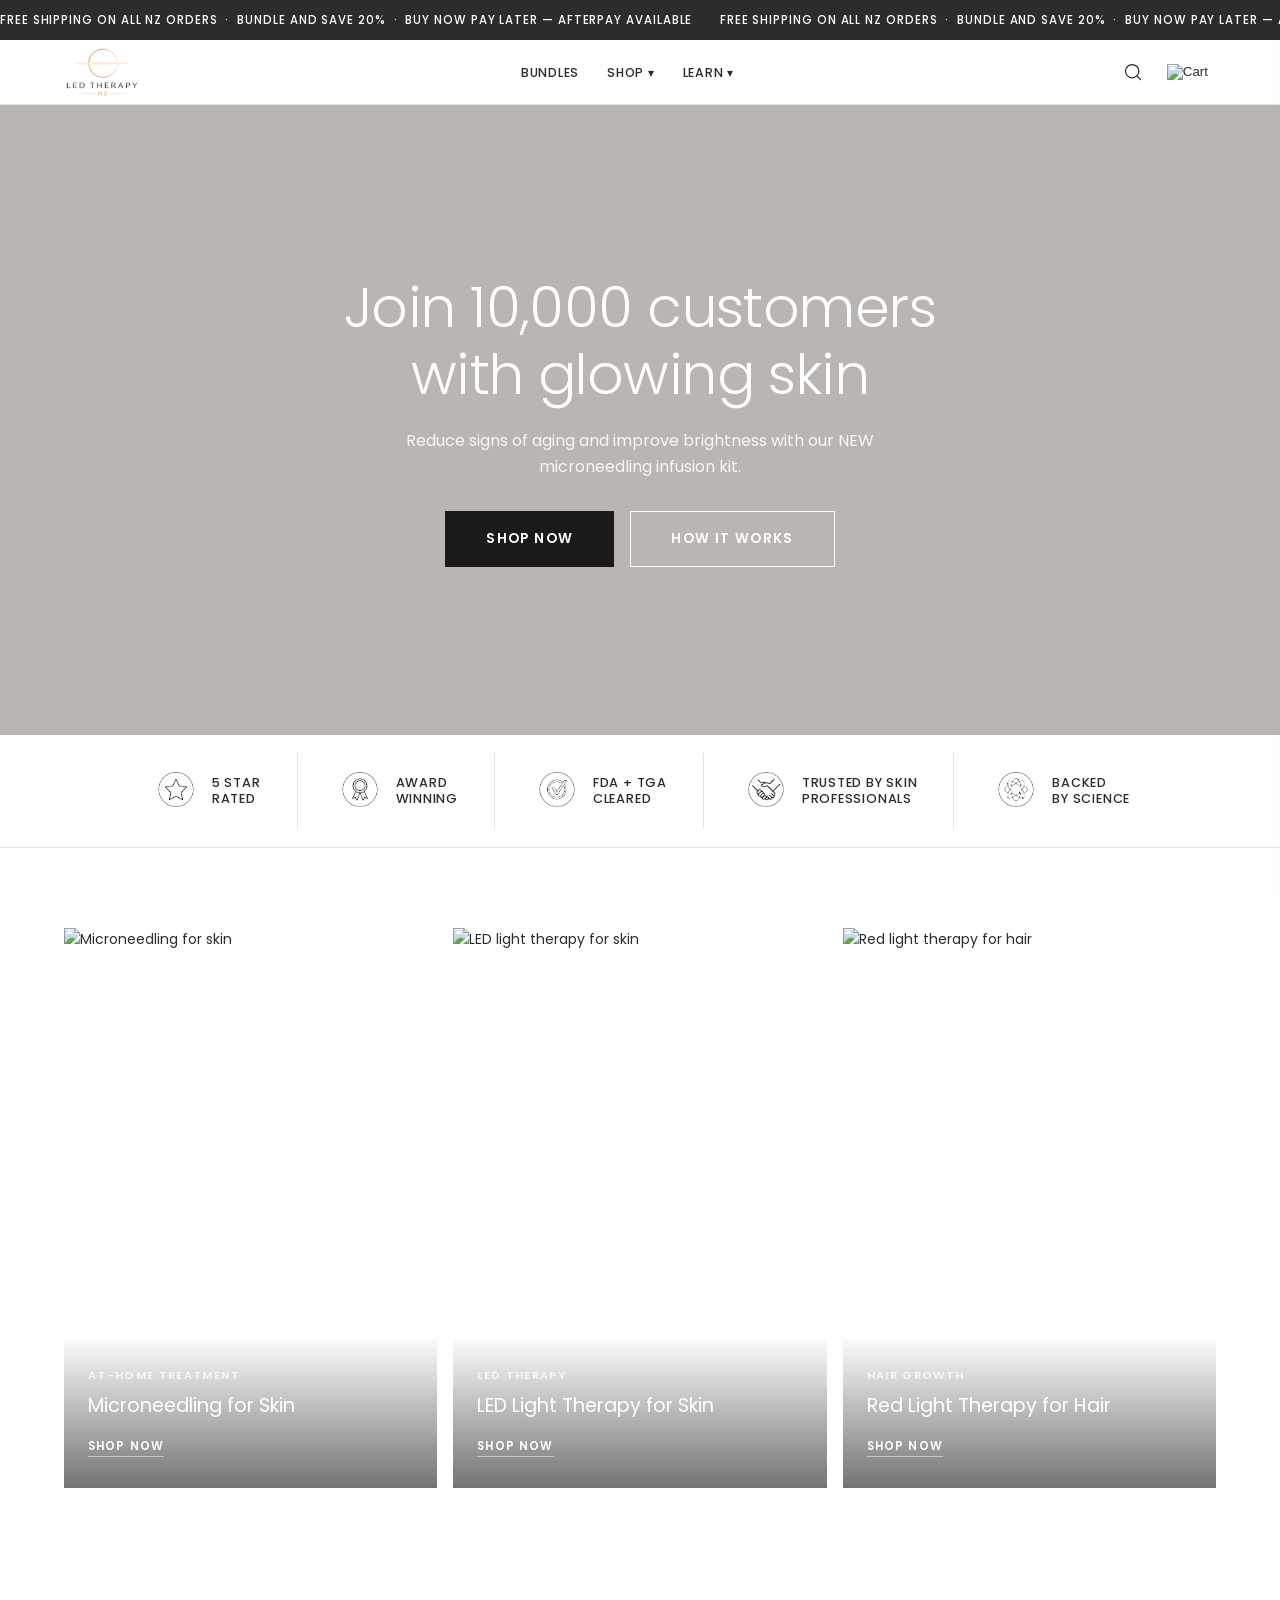
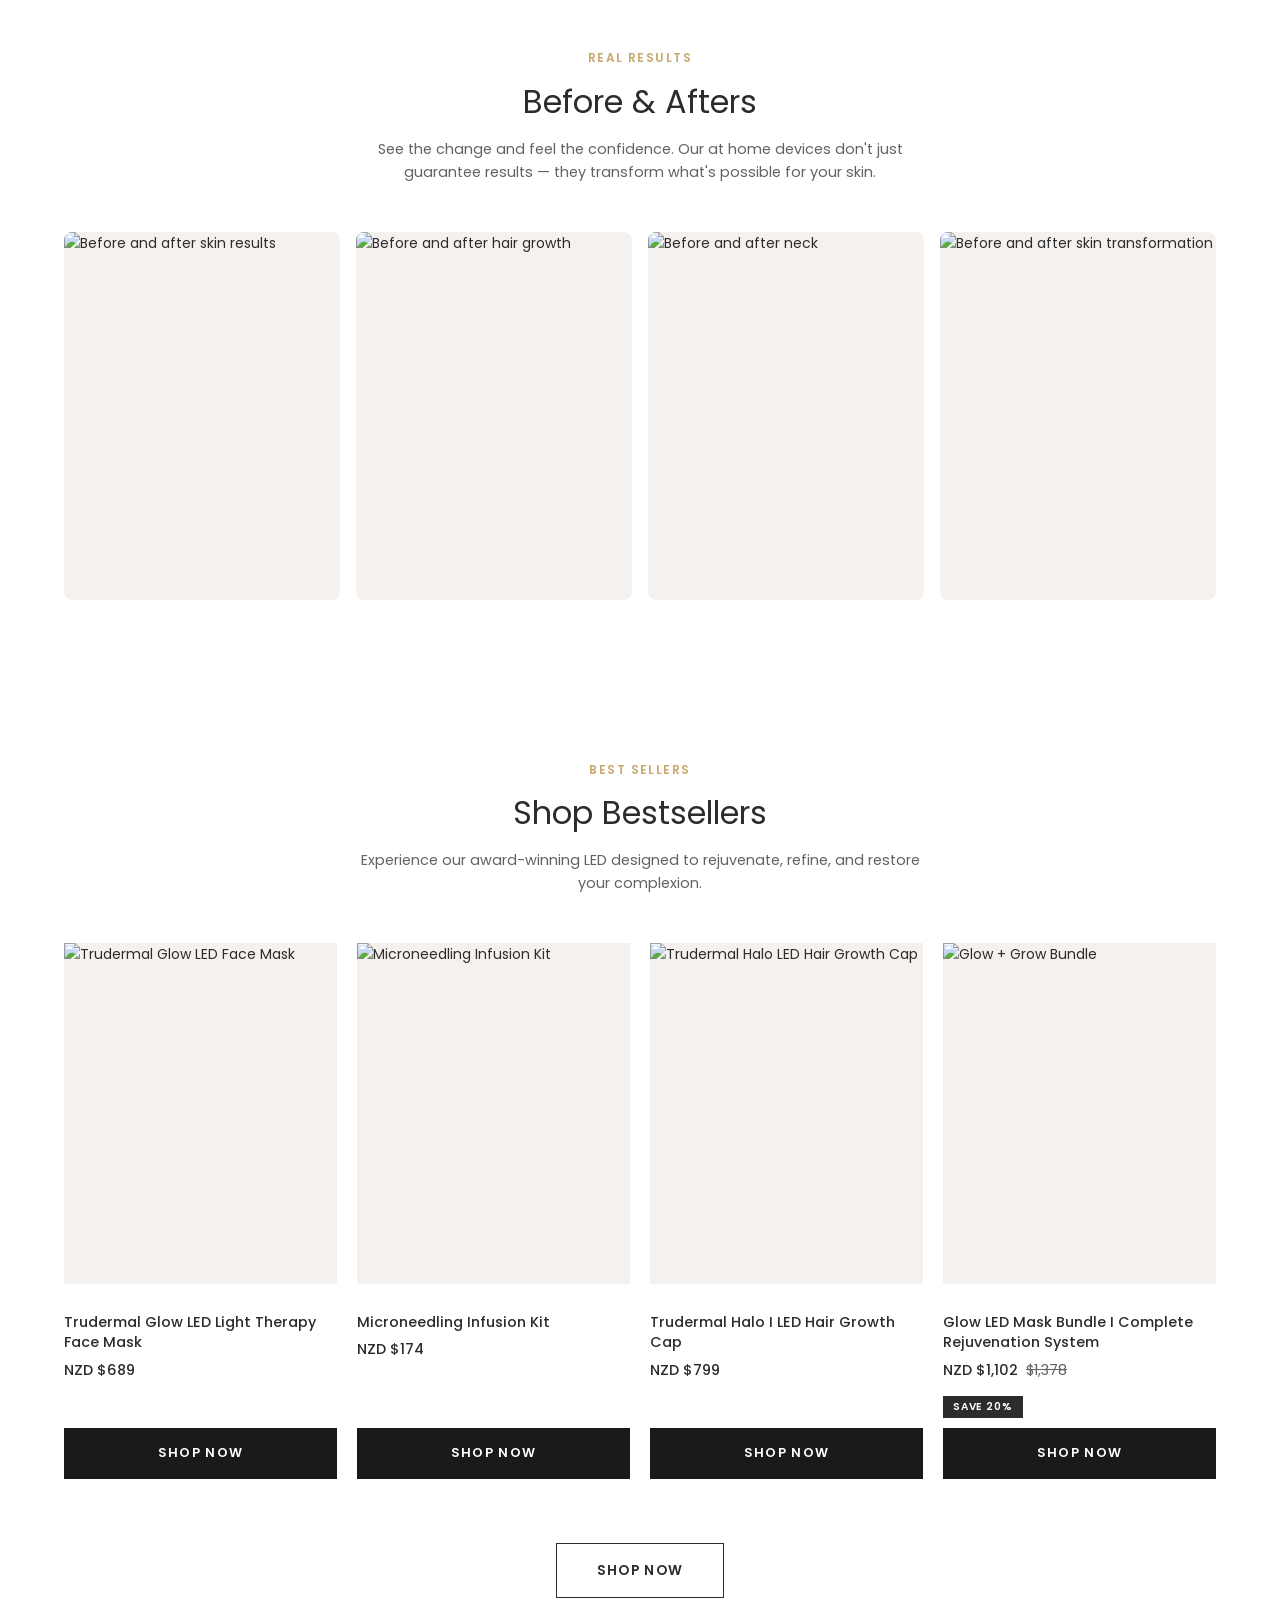
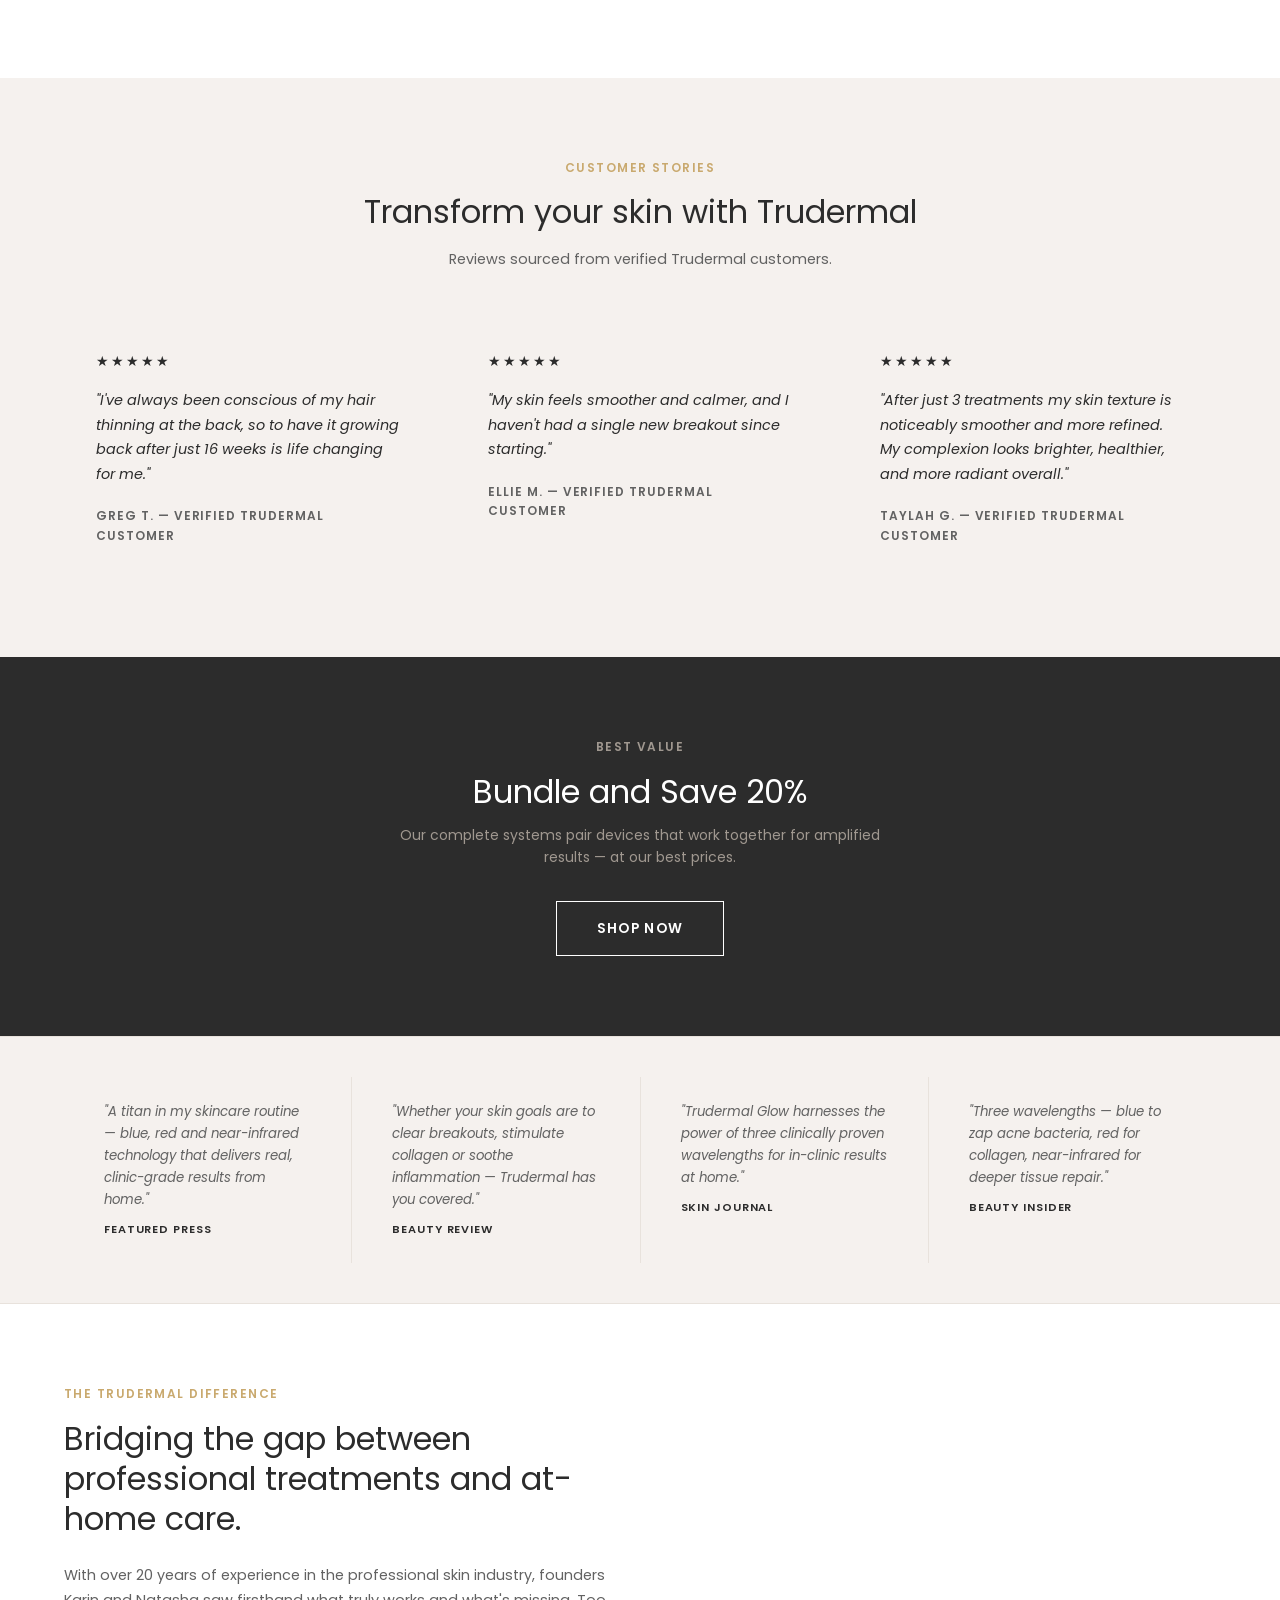
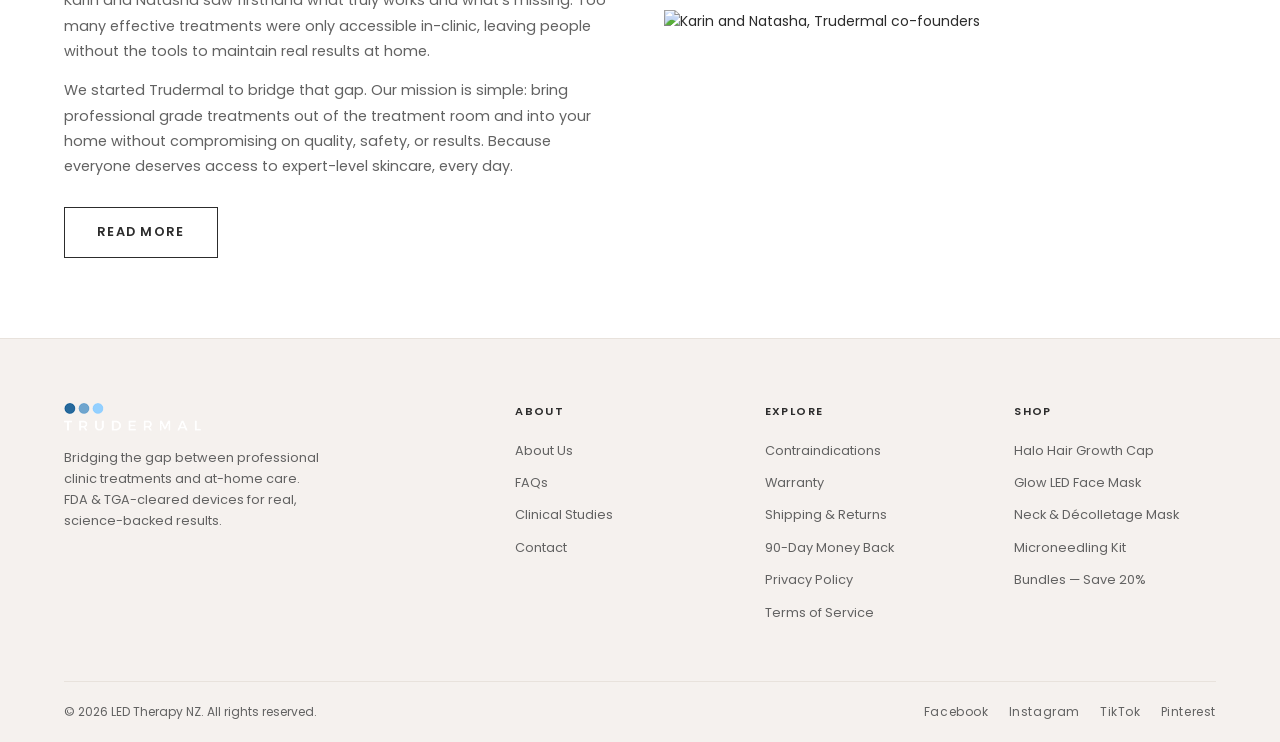
==== commit 0a95a04f: "Add real videos, real NZ pricing, supply tiers and site search - Microneedling: real "Select your su" ====
--- a/index.html
+++ b/index.html
@@ -171,7 +171,7 @@
         <a href="products/glow.html"><div class="product-card__img"><img src="https://trudermalco.com/cdn/shop/files/led_face_mask_red_light_therapy.png" alt="Trudermal Glow LED Face Mask"></div></a>
         <div class="product-card__body">
           <div class="product-card__name">Trudermal Glow LED Light Therapy Face Mask</div>
-          <div class="product-card__price">NZD $TBC</div>
+          <div class="product-card__price">NZD $689</div>
           <a href="products/glow.html" class="btn btn--primary btn--full">Shop Now</a>
         </div>
       </div>
@@ -179,7 +179,7 @@
         <a href="products/microneedling.html"><div class="product-card__img"><img src="https://trudermalco.com/cdn/shop/files/Untitled_design_38.png" alt="Microneedling Infusion Kit"></div></a>
         <div class="product-card__body">
           <div class="product-card__name">Microneedling Infusion Kit</div>
-          <div class="product-card__price">NZD $TBC</div>
+          <div class="product-card__price">NZD $174</div>
           <a href="products/microneedling.html" class="btn btn--primary btn--full">Shop Now</a>
         </div>
       </div>
@@ -187,7 +187,7 @@
         <a href="products/halo.html"><div class="product-card__img"><img src="https://trudermalco.com/cdn/shop/files/Halo_hair_growth_helmet.png" alt="Trudermal Halo LED Hair Growth Cap"></div></a>
         <div class="product-card__body">
           <div class="product-card__name">Trudermal Halo I LED Hair Growth Cap</div>
-          <div class="product-card__price">NZD $TBC</div>
+          <div class="product-card__price">NZD $799</div>
           <a href="products/halo.html" class="btn btn--primary btn--full">Shop Now</a>
         </div>
       </div>
@@ -195,7 +195,7 @@
         <a href="products/bundles.html"><div class="product-card__img"><img src="https://trudermalco.com/cdn/shop/files/Bundle_led_face_mask_and_led_hair_growth_helmet.jpg" alt="Glow + Grow Bundle"></div></a>
         <div class="product-card__body">
           <div class="product-card__name">Glow LED Mask Bundle I Complete Rejuvenation System</div>
-          <div class="product-card__price">NZD $TBC &nbsp;<s style="color:var(--text-mute); font-weight:400;">NZD $TBC</s></div>
+          <div class="product-card__price">NZD $1,102 &nbsp;<s style="color:var(--text-mute); font-weight:400;">$1,378</s></div>
           <div style="margin-bottom:10px;"><span class="product-card__badge">Save 20%</span></div>
           <a href="products/bundles.html" class="btn btn--primary btn--full">Shop Now</a>
         </div>
--- a/css/styles-v3.css
+++ b/css/styles-v3.css
@@ -368,13 +368,14 @@
 .product-hero__grid { display: grid; grid-template-columns: 1fr 1fr; gap: 64px; align-items: start; }
 .product-hero__gallery { position: sticky; top: 80px; }
 .product-hero__main-img {
+  position: relative;
   aspect-ratio: 1;
   overflow: hidden;
   background: var(--bg-alt);
   margin-bottom: 12px;
 }
 .product-hero__main-img img { width: 100%; height: 100%; object-fit: cover; }
-.product-hero__thumbs { display: grid; grid-template-columns: repeat(4, 1fr); gap: 8px; }
+.product-hero__thumbs { display: grid; grid-template-columns: repeat(5, 1fr); gap: 8px; }
 .product-hero__thumb {
   aspect-ratio: 1;
   overflow: hidden;
@@ -383,8 +384,44 @@
   border: 2px solid transparent;
   transition: border-color 0.15s;
 }
-.product-hero__thumb:first-child { border-color: var(--text); }
 .product-hero__thumb.active { border-color: var(--text); }
+
+/* Gallery arrows */
+.gallery-arrow {
+  position: absolute;
+  top: 50%;
+  transform: translateY(-50%);
+  width: 40px; height: 40px;
+  border: none;
+  background: rgba(255,255,255,0.85);
+  color: var(--text);
+  cursor: pointer;
+  display: flex;
+  align-items: center;
+  justify-content: center;
+  font-size: 1.2rem;
+  z-index: 2;
+  transition: background 0.15s;
+  box-shadow: 0 2px 8px rgba(0,0,0,0.12);
+}
+.gallery-arrow:hover { background: #fff; }
+.gallery-arrow--prev { left: 12px; }
+.gallery-arrow--next { right: 12px; }
+
+/* Lightbox */
+.lightbox {
+  display: none;
+  position: fixed;
+  inset: 0;
+  background: rgba(0,0,0,0.88);
+  z-index: 2000;
+  cursor: zoom-out;
+  align-items: center;
+  justify-content: center;
+  padding: 40px;
+}
+.lightbox.is-open { display: flex; }
+.lightbox img { max-width: 92vw; max-height: 92vh; object-fit: contain; }
 .product-hero__thumb img { width: 100%; height: 100%; object-fit: cover; cursor: pointer; }
 
 .product-hero__info { padding-top: 8px; }
@@ -737,3 +774,88 @@
 @media (max-width: 480px) {
   #cart-drawer { max-width: 100%; }
 }
+
+/* ===== SEE IT IN ACTION (video) ===== */
+.video-feature { position: relative; }
+.video-feature__poster {
+  position: relative;
+  aspect-ratio: 16 / 9;
+  max-width: 960px;
+  margin: 0 auto;
+  overflow: hidden;
+  cursor: pointer;
+  background: var(--bg-alt);
+}
+.video-feature__poster img { width: 100%; height: 100%; object-fit: cover; }
+.video-feature__play {
+  position: absolute;
+  inset: 0;
+  display: flex;
+  align-items: center;
+  justify-content: center;
+  background: rgba(0,0,0,0.18);
+  transition: background 0.2s;
+}
+.video-feature__poster:hover .video-feature__play { background: rgba(0,0,0,0.32); }
+.video-feature__play span {
+  width: 76px; height: 76px;
+  border-radius: 50%;
+  background: rgba(255,255,255,0.92);
+  display: flex;
+  align-items: center;
+  justify-content: center;
+}
+.video-feature__play span::after {
+  content: '';
+  display: block;
+  width: 0; height: 0;
+  border-left: 22px solid var(--text);
+  border-top: 13px solid transparent;
+  border-bottom: 13px solid transparent;
+  margin-left: 6px;
+}
+
+.video-modal {
+  display: none;
+  position: fixed;
+  inset: 0;
+  background: rgba(0,0,0,0.9);
+  z-index: 2000;
+  align-items: center;
+  justify-content: center;
+  padding: 24px;
+}
+.video-modal.is-open { display: flex; }
+.video-modal video { width: 100%; max-width: 960px; max-height: 86vh; background: #000; }
+.video-modal__close {
+  position: absolute;
+  top: 20px; right: 28px;
+  background: none;
+  border: none;
+  color: #fff;
+  font-size: 2rem;
+  cursor: pointer;
+  line-height: 1;
+}
+
+/* Stat callouts */
+.stat-grid { display: grid; grid-template-columns: repeat(3, 1fr); gap: 24px; text-align: center; }
+.stat-grid__num { font-size: clamp(2rem, 5vw, 3rem); font-weight: 300; color: var(--gold, var(--text)); line-height: 1; margin-bottom: 8px; }
+.stat-grid__label { font-size: 0.85rem; color: var(--text-mute); line-height: 1.5; }
+@media (max-width: 600px) { .stat-grid { grid-template-columns: 1fr; } }
+
+/* Pricing options (quantity / bundle selector) */
+.price-options { display: grid; gap: 10px; margin: 20px 0 4px; }
+.price-option { display: flex; align-items: center; gap: 12px; padding: 14px 16px; border: 1px solid var(--border); cursor: pointer; transition: border-color .15s, background .15s; }
+.price-option:hover { border-color: var(--text); }
+.price-option.is-active { border-color: var(--text); background: var(--bg-alt); }
+.price-option input { accent-color: var(--text); width: 16px; height: 16px; }
+.price-option__name { font-weight: 600; }
+.price-option__price { margin-left: auto; font-weight: 600; }
+.price-option__save { font-size: .7rem; color: var(--gold); font-weight: 700; text-transform: uppercase; letter-spacing: .05em; }
+.price-note { font-size: .72rem; color: var(--text-mute); margin-bottom: 18px; }
+
+/* Two-up image + text feature */
+.feature-split { display: grid; grid-template-columns: 1fr 1fr; gap: 48px; align-items: center; }
+.feature-split img { width: 100%; height: 100%; max-height: 460px; object-fit: cover; }
+@media (max-width: 860px) { .feature-split { grid-template-columns: 1fr; gap: 24px; } }
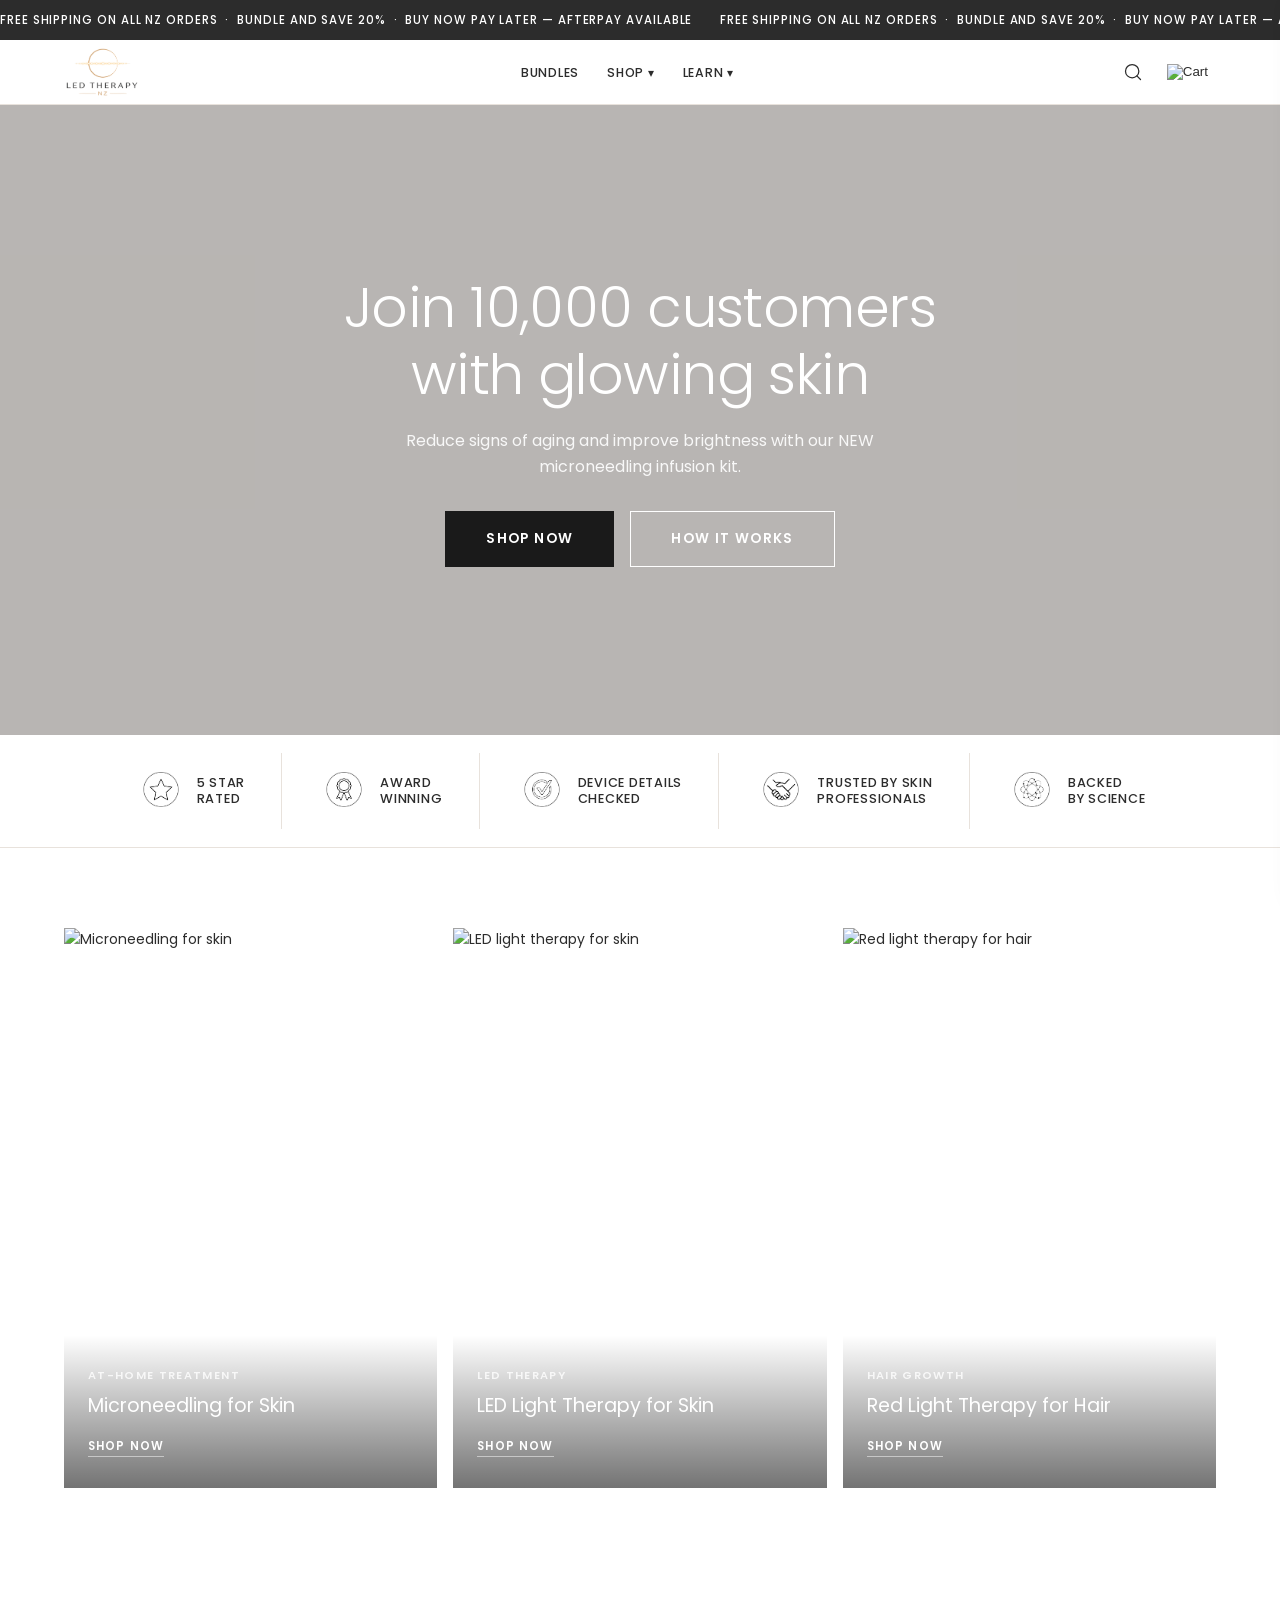
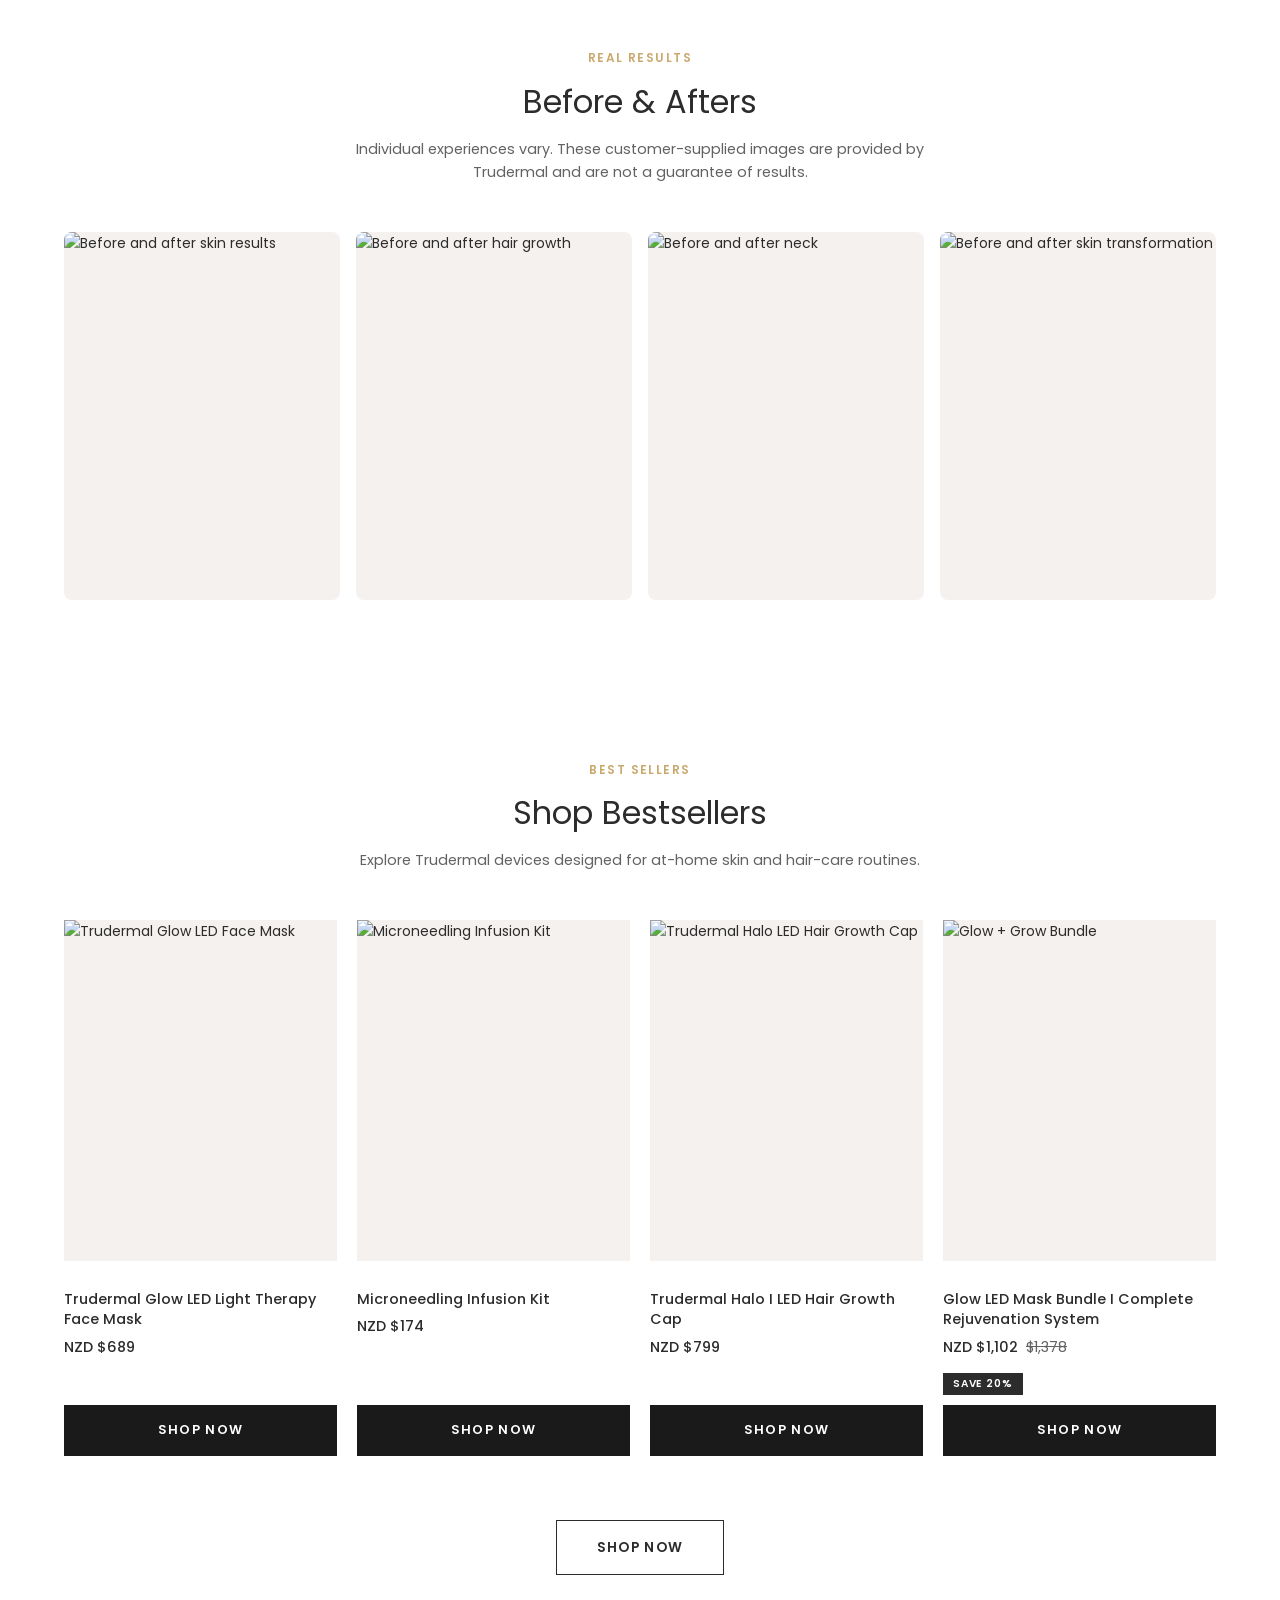
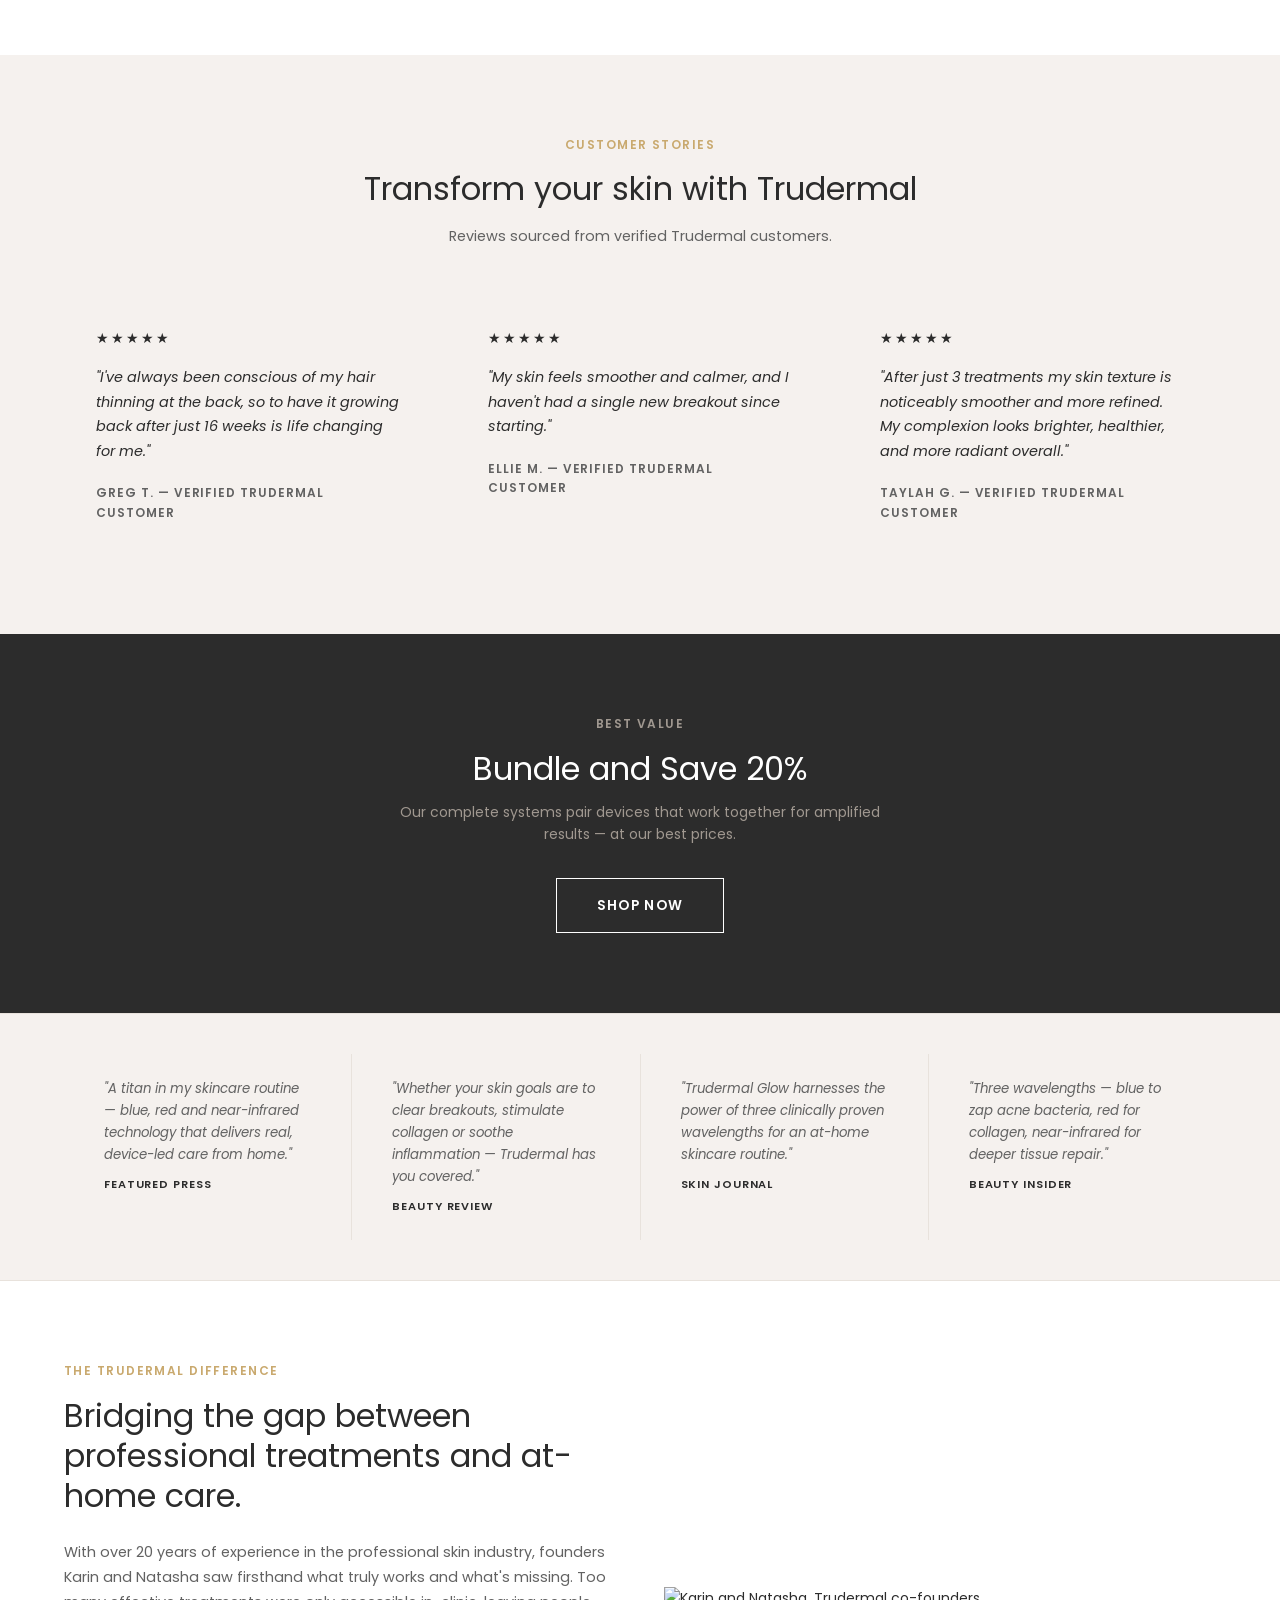
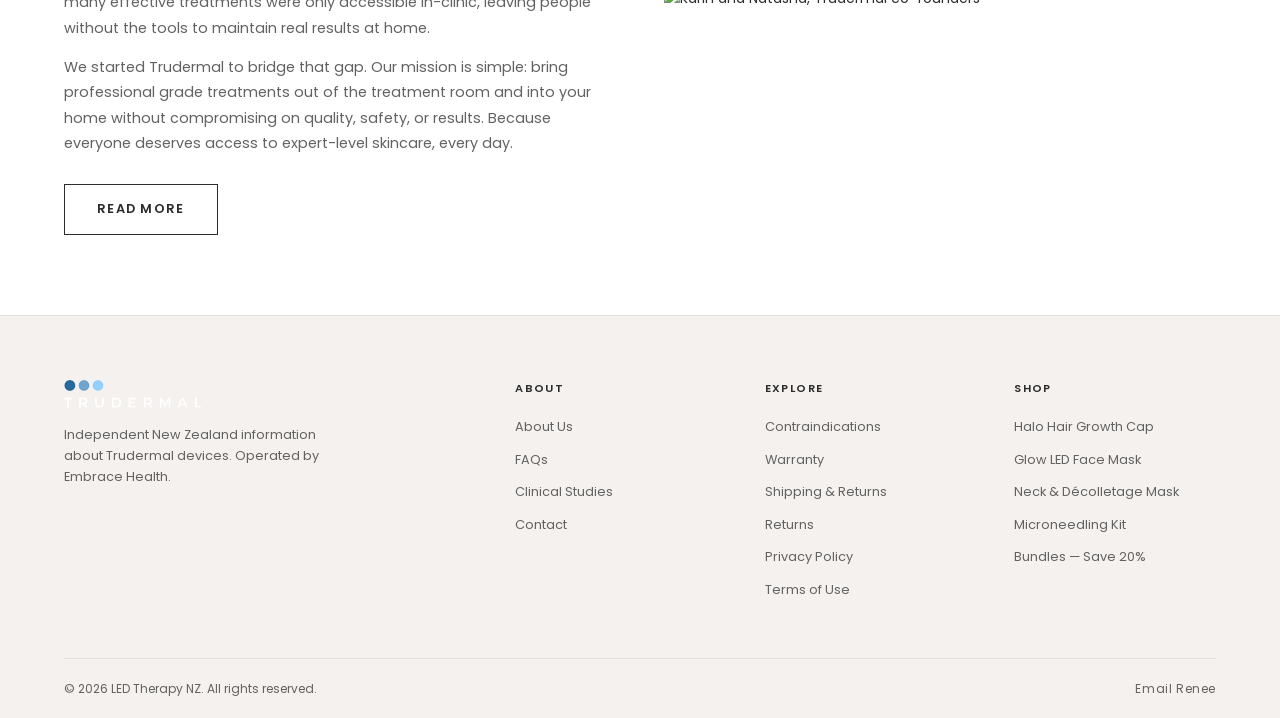
==== commit a2cfb78e: "Improve SEO trust and regulatory accuracy" ====
--- a/index.html
+++ b/index.html
@@ -1,15 +1,19 @@
-﻿<!DOCTYPE html>
+<!DOCTYPE html>
 <html lang="en-NZ">
 <head>
+  <link rel="canonical" href="https://ledtherapy.co.nz/" />
+  <meta name="robots" content="index, follow" />
   <meta charset="UTF-8">
   <meta name="viewport" content="width=device-width, initial-scale=1.0">
   <title>LED Therapy NZ | At-Home LED Light Therapy & Skin Devices</title>
-  <meta name="description" content="Trudermal NZ — FDA & TGA-cleared LED light therapy and microneedling devices for professional-grade skin and hair results at home. Free shipping NZ-wide.">
-  <meta name="keywords" content="LED light therapy NZ, hair growth cap NZ, LED face mask NZ, microneedling kit NZ, red light therapy NZ, Trudermal New Zealand">
+  <meta name="description" content="Compare Trudermal LED light therapy and microneedling devices in New Zealand. Product specifications, safety guidance and links to supporting information.">
   <link rel="icon" type="image/png" href="favicon.png">
   <link rel="stylesheet" href="css/styles-v3.css">
   <link rel="preconnect" href="https://fonts.googleapis.com">
   <link href="https://fonts.googleapis.com/css2?family=Poppins:ital,wght@0,300;0,400;0,500;0,600;0,700;1,300;1,400&display=swap" rel="stylesheet">
+  <script type="application/ld+json">
+  {"@context":"https://schema.org","@graph":[{"@type":"WebSite","@id":"https://ledtherapy.co.nz/#website","url":"https://ledtherapy.co.nz/","name":"LED Therapy NZ","inLanguage":"en-NZ"},{"@type":"Organization","@id":"https://ledtherapy.co.nz/#organization","name":"LED Therapy NZ","url":"https://ledtherapy.co.nz/","email":"renee@embracehealth.co.nz","areaServed":"NZ","description":"An independent New Zealand product-information website operated by Embrace Health."}]}
+  </script>
 </head>
 <body>
 
@@ -94,8 +98,8 @@
         <span class="trust-item__label">Award<br>Winning</span>
       </div>
       <div class="trust-item">
-        <img src="img/check-mark.png" alt="FDA + TGA Cleared">
-        <span class="trust-item__label">FDA + TGA<br>Cleared</span>
+        <img src="img/check-mark.png" alt="Device information checked">
+        <span class="trust-item__label">Device Details<br>Checked</span>
       </div>
       <div class="trust-item">
         <img src="img/clinically-approved.png" alt="Trusted by Skin Professionals">
@@ -147,7 +151,7 @@
     <div class="section-header">
       <h4>Real Results</h4>
       <h2>Before &amp; Afters</h2>
-      <p style="max-width:580px; margin:16px auto 32px; color:var(--text-mute);">See the change and feel the confidence. Our at home devices don't just guarantee results — they transform what's possible for your skin.</p>
+      <p style="max-width:580px; margin:16px auto 32px; color:var(--text-mute);">Individual experiences vary. These customer-supplied images are provided by Trudermal and are not a guarantee of results.</p>
     </div>
     <div class="ba-grid">
       <div class="ba-item"><img src="https://trudermalco.com/cdn/shop/files/Copy_of_Untitled_Design_c8d418b8-565a-4176-b035-51653686bd75.png" alt="Before and after skin results"></div>
@@ -164,7 +168,7 @@
     <div class="section-header">
       <h4>Best Sellers</h4>
       <h2>Shop Bestsellers</h2>
-      <p style="max-width:560px; margin:16px auto 0; color:var(--text-mute);">Experience our award-winning LED designed to rejuvenate, refine, and restore your complexion.</p>
+      <p style="max-width:560px; margin:16px auto 0; color:var(--text-mute);">Explore Trudermal devices designed for at-home skin and hair-care routines.</p>
     </div>
     <div class="grid-4" style="margin-top:40px;">
       <div class="product-card">
@@ -250,7 +254,7 @@
   <div class="container">
     <div class="media-strip__inner">
       <div class="media-quote">
-        <p class="media-quote__text">"A titan in my skincare routine — blue, red and near-infrared technology that delivers real, clinic-grade results from home."</p>
+        <p class="media-quote__text">"A titan in my skincare routine — blue, red and near-infrared technology that delivers real, device-led care from home."</p>
         <div class="media-quote__source">Featured Press</div>
       </div>
       <div class="media-quote">
@@ -258,7 +262,7 @@
         <div class="media-quote__source">Beauty Review</div>
       </div>
       <div class="media-quote">
-        <p class="media-quote__text">"Trudermal Glow harnesses the power of three clinically proven wavelengths for in-clinic results at home."</p>
+        <p class="media-quote__text">"Trudermal Glow harnesses the power of three clinically proven wavelengths for an at-home skincare routine."</p>
         <div class="media-quote__source">Skin Journal</div>
       </div>
       <div class="media-quote">
@@ -298,7 +302,7 @@
         <div class="footer__logo">
           <img src="img/footer-logo.png" alt="LED Therapy NZ" class="footer__logo-img">
         </div>
-        <p class="footer__tagline">Bridging the gap between professional clinic treatments and at-home care. FDA &amp; TGA-cleared devices for real, science-backed results.</p>
+        <p class="footer__tagline">Independent New Zealand information about Trudermal devices. Operated by Embrace Health.</p>
       </div>
       <div class="footer__col">
         <h5>About</h5>
@@ -306,18 +310,18 @@
           <li><a href="learn/about.html">About Us</a></li>
           <li><a href="learn/faqs.html">FAQs</a></li>
           <li><a href="learn/how-led-works.html">Clinical Studies</a></li>
-          <li><a href="#">Contact</a></li>
+          <li><a href="contact.html">Contact</a></li>
         </ul>
       </div>
       <div class="footer__col">
         <h5>Explore</h5>
         <ul>
           <li><a href="learn/faqs.html#contraindications">Contraindications</a></li>
-          <li><a href="#">Warranty</a></li>
-          <li><a href="#">Shipping &amp; Returns</a></li>
-          <li><a href="#">90-Day Money Back</a></li>
-          <li><a href="#">Privacy Policy</a></li>
-          <li><a href="#">Terms of Service</a></li>
+          <li><a href="terms.html#warranty">Warranty</a></li>
+          <li><a href="terms.html#shipping">Shipping &amp; Returns</a></li>
+          <li><a href="terms.html#returns">Returns</a></li>
+          <li><a href="privacy.html">Privacy Policy</a></li>
+          <li><a href="terms.html">Terms of Use</a></li>
         </ul>
       </div>
       <div class="footer__col">
@@ -333,12 +337,7 @@
     </div>
     <div class="footer__bottom">
       <div class="footer__copy">© 2026 LED Therapy NZ. All rights reserved.</div>
-      <div class="footer__social">
-        <a href="#">Facebook</a>
-        <a href="#">Instagram</a>
-        <a href="#">TikTok</a>
-        <a href="#">Pinterest</a>
-      </div>
+      <div class="footer__social"><a href="mailto:renee@embracehealth.co.nz">Email Renee</a></div>
     </div>
   </div>
 </footer>
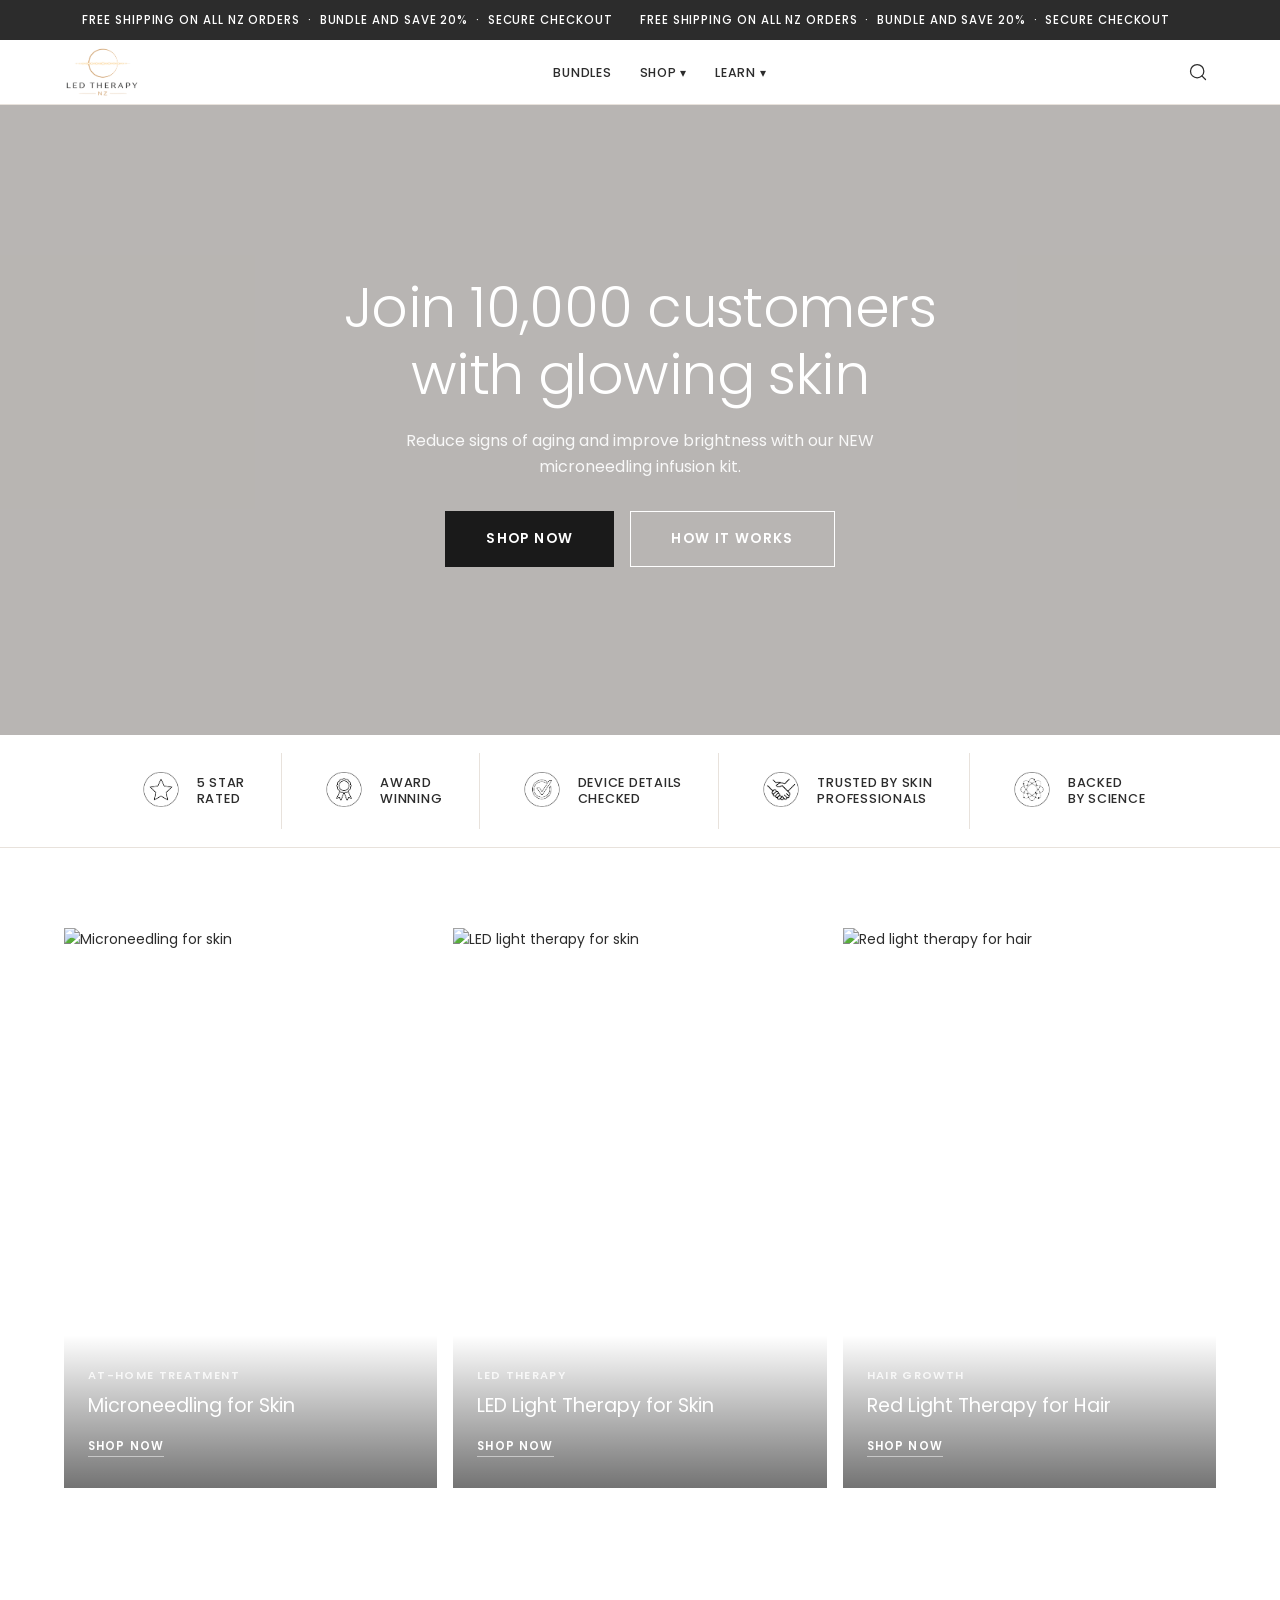
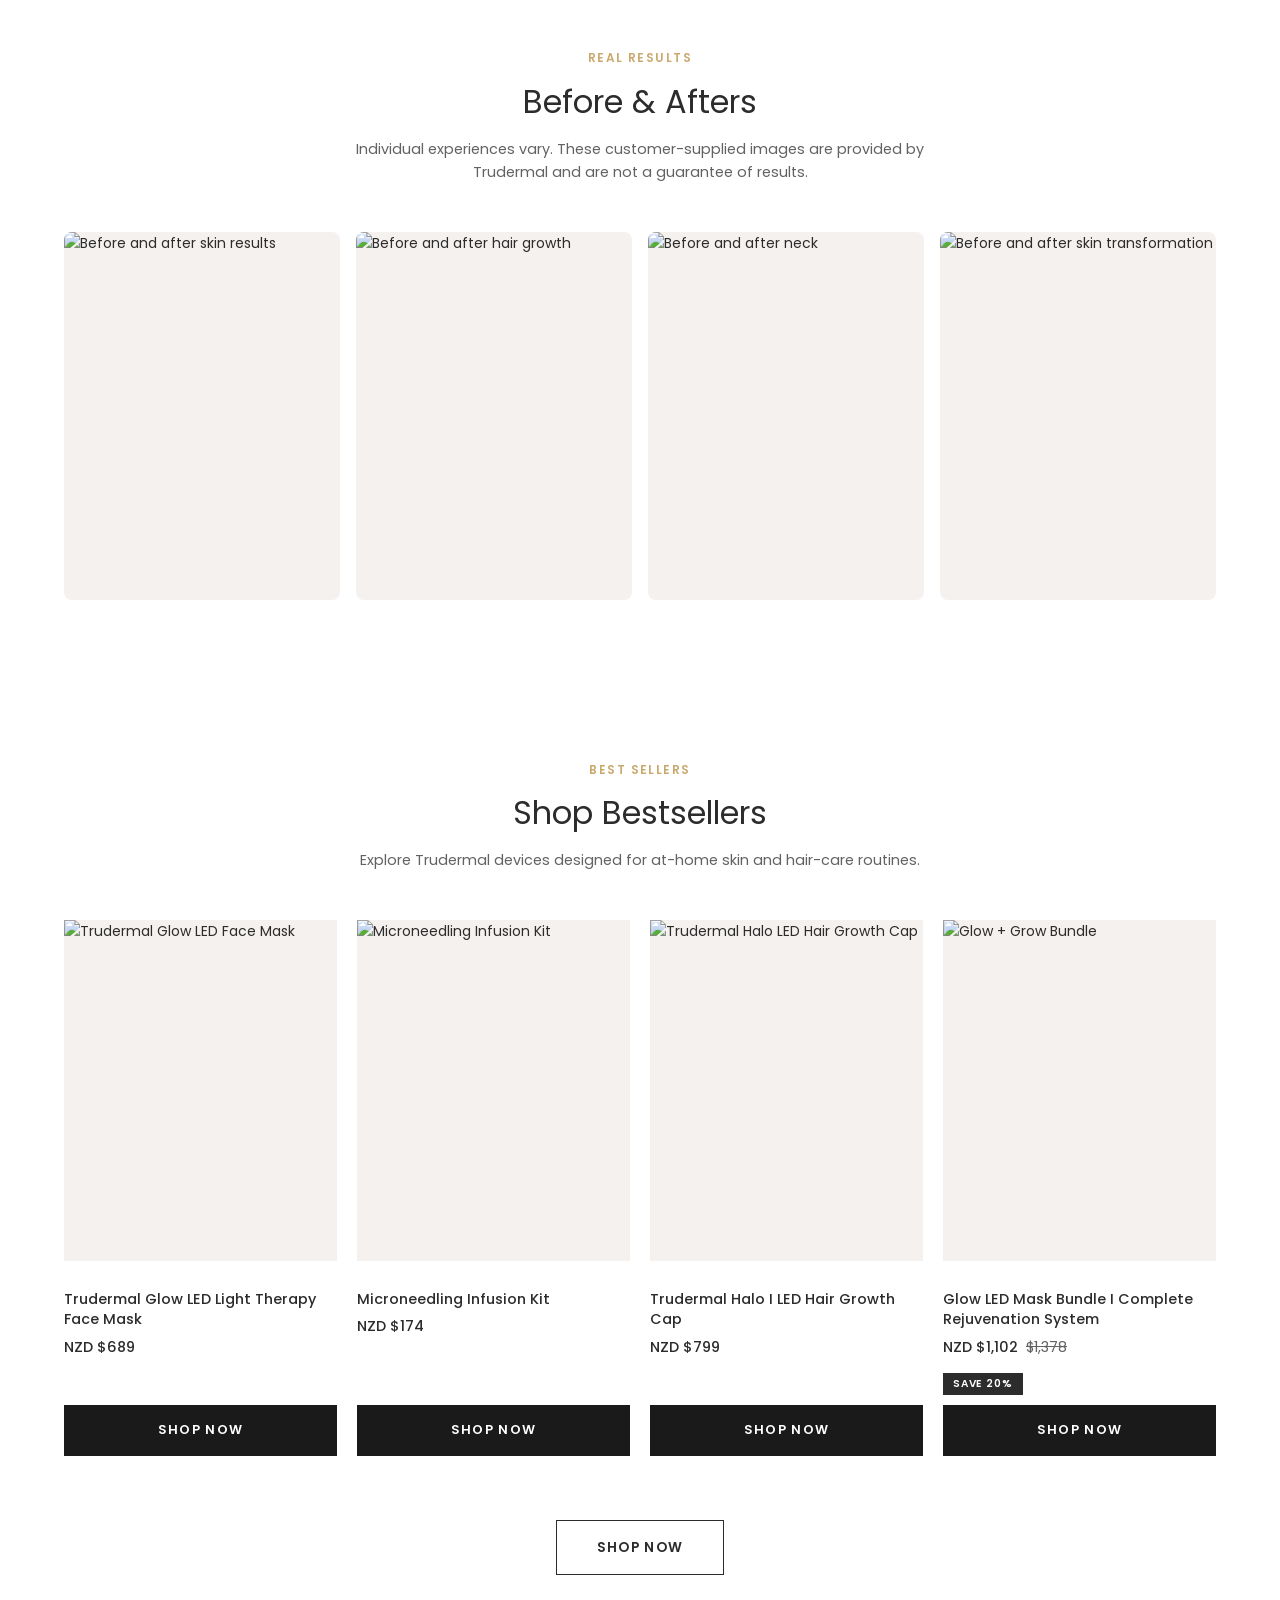
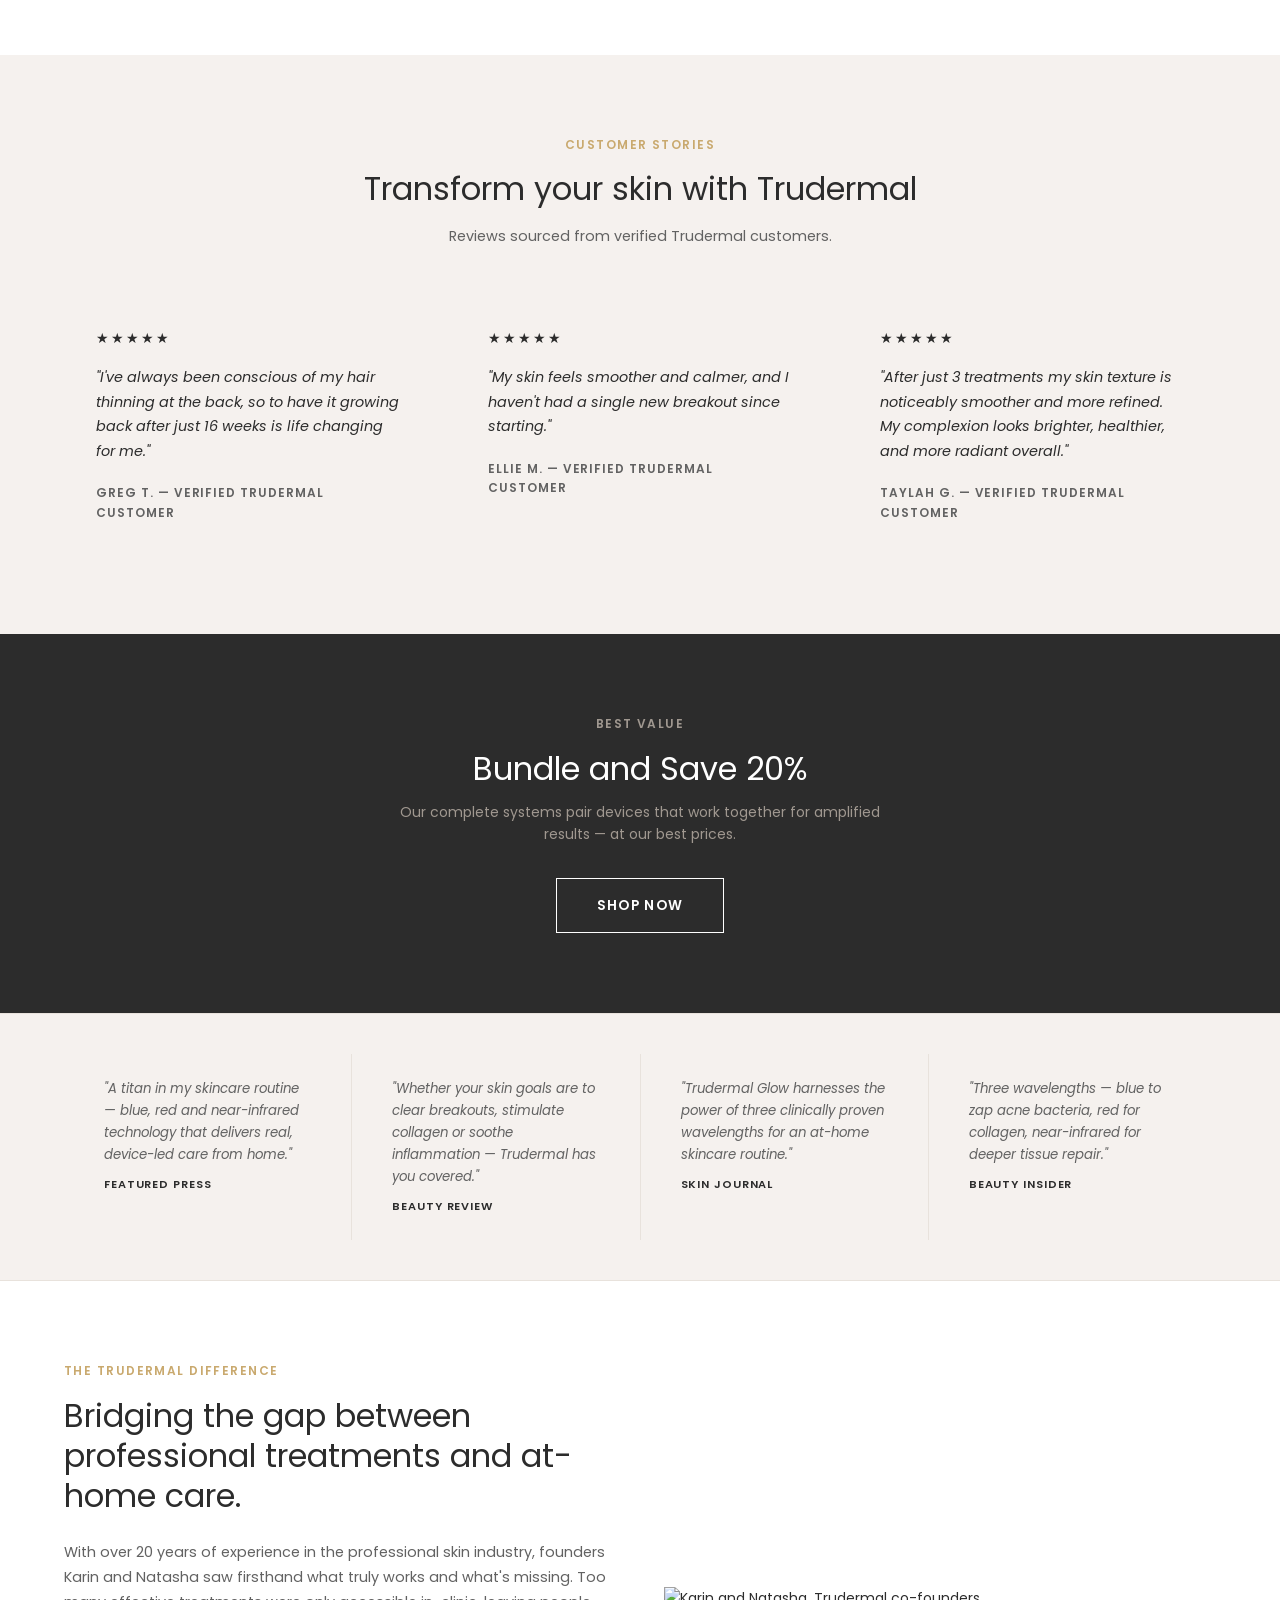
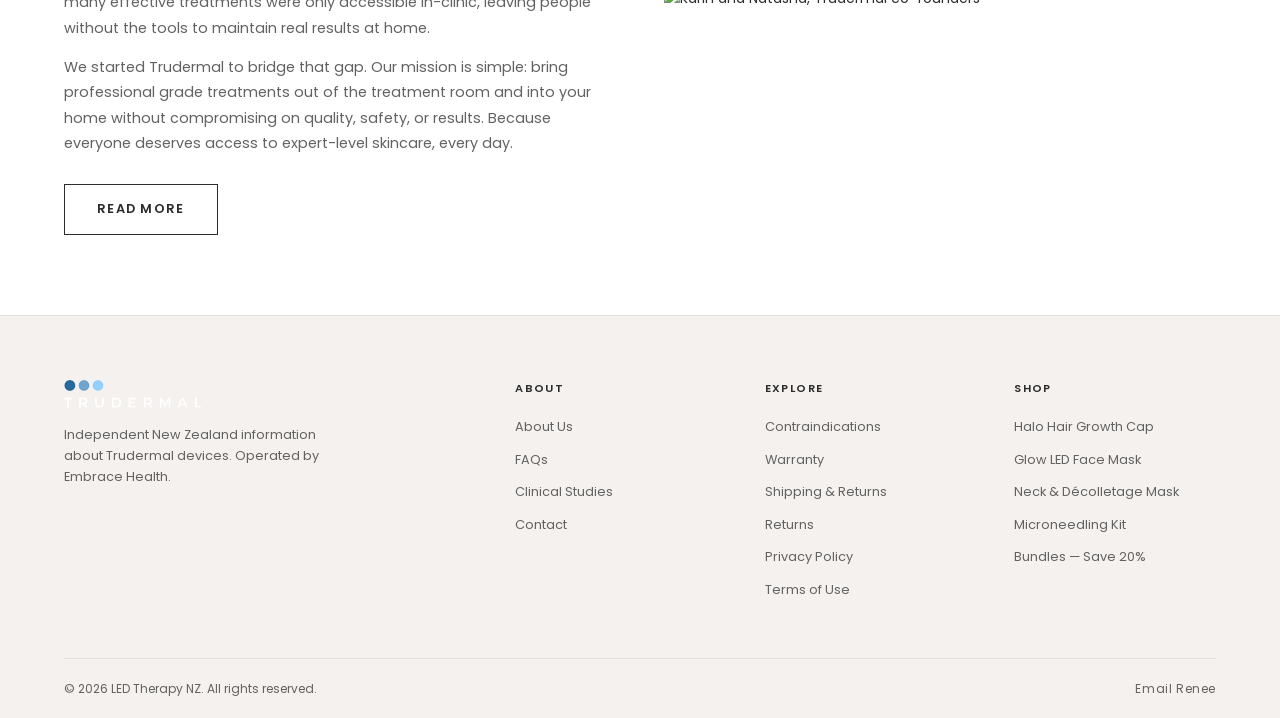
==== commit f296057b: "Connect products to secure Stripe checkout" ====
--- a/index.html
+++ b/index.html
@@ -20,8 +20,8 @@
 <!-- Announcement Bar -->
 <div class="announcement announcement--scroll">
   <div class="announcement__track">
-    <span>FREE SHIPPING ON ALL NZ ORDERS &nbsp;·&nbsp; BUNDLE AND SAVE 20% &nbsp;·&nbsp; BUY NOW PAY LATER — AFTERPAY AVAILABLE &nbsp;&nbsp;&nbsp;&nbsp;&nbsp;&nbsp;</span>
-    <span>FREE SHIPPING ON ALL NZ ORDERS &nbsp;·&nbsp; BUNDLE AND SAVE 20% &nbsp;·&nbsp; BUY NOW PAY LATER — AFTERPAY AVAILABLE &nbsp;&nbsp;&nbsp;&nbsp;&nbsp;&nbsp;</span>
+    <span>FREE SHIPPING ON ALL NZ ORDERS &nbsp;·&nbsp; BUNDLE AND SAVE 20% &nbsp;·&nbsp; SECURE CHECKOUT &nbsp;&nbsp;&nbsp;&nbsp;&nbsp;&nbsp;</span>
+    <span>FREE SHIPPING ON ALL NZ ORDERS &nbsp;·&nbsp; BUNDLE AND SAVE 20% &nbsp;·&nbsp; SECURE CHECKOUT &nbsp;&nbsp;&nbsp;&nbsp;&nbsp;&nbsp;</span>
   </div>
 </div>
 
@@ -58,10 +58,6 @@
         <button class="nav__search" aria-label="Search">
           <svg xmlns="http://www.w3.org/2000/svg" width="20" height="20" viewBox="0 0 24 24" fill="none" stroke="currentColor" stroke-width="1.5" stroke-linecap="round" stroke-linejoin="round"><circle cx="11" cy="11" r="8"/><line x1="21" y1="21" x2="16.65" y2="16.65"/></svg>
         </button>
-        <button class="cart-icon-btn" onclick="Cart.openDrawer()" aria-label="Open cart">
-          <img src="https://trudermalco.com/cdn/shop/t/8/assets/basket.png" alt="Cart">
-          <span class="cart-badge">0</span>
-        </button>
       </div>
     </div>
   </div>
@@ -341,8 +337,5 @@
     </div>
   </div>
 </footer>
-
-<script src="js/cart.js"></script>
-<script src="js/checkout.js"></script>
 </body>
 </html>
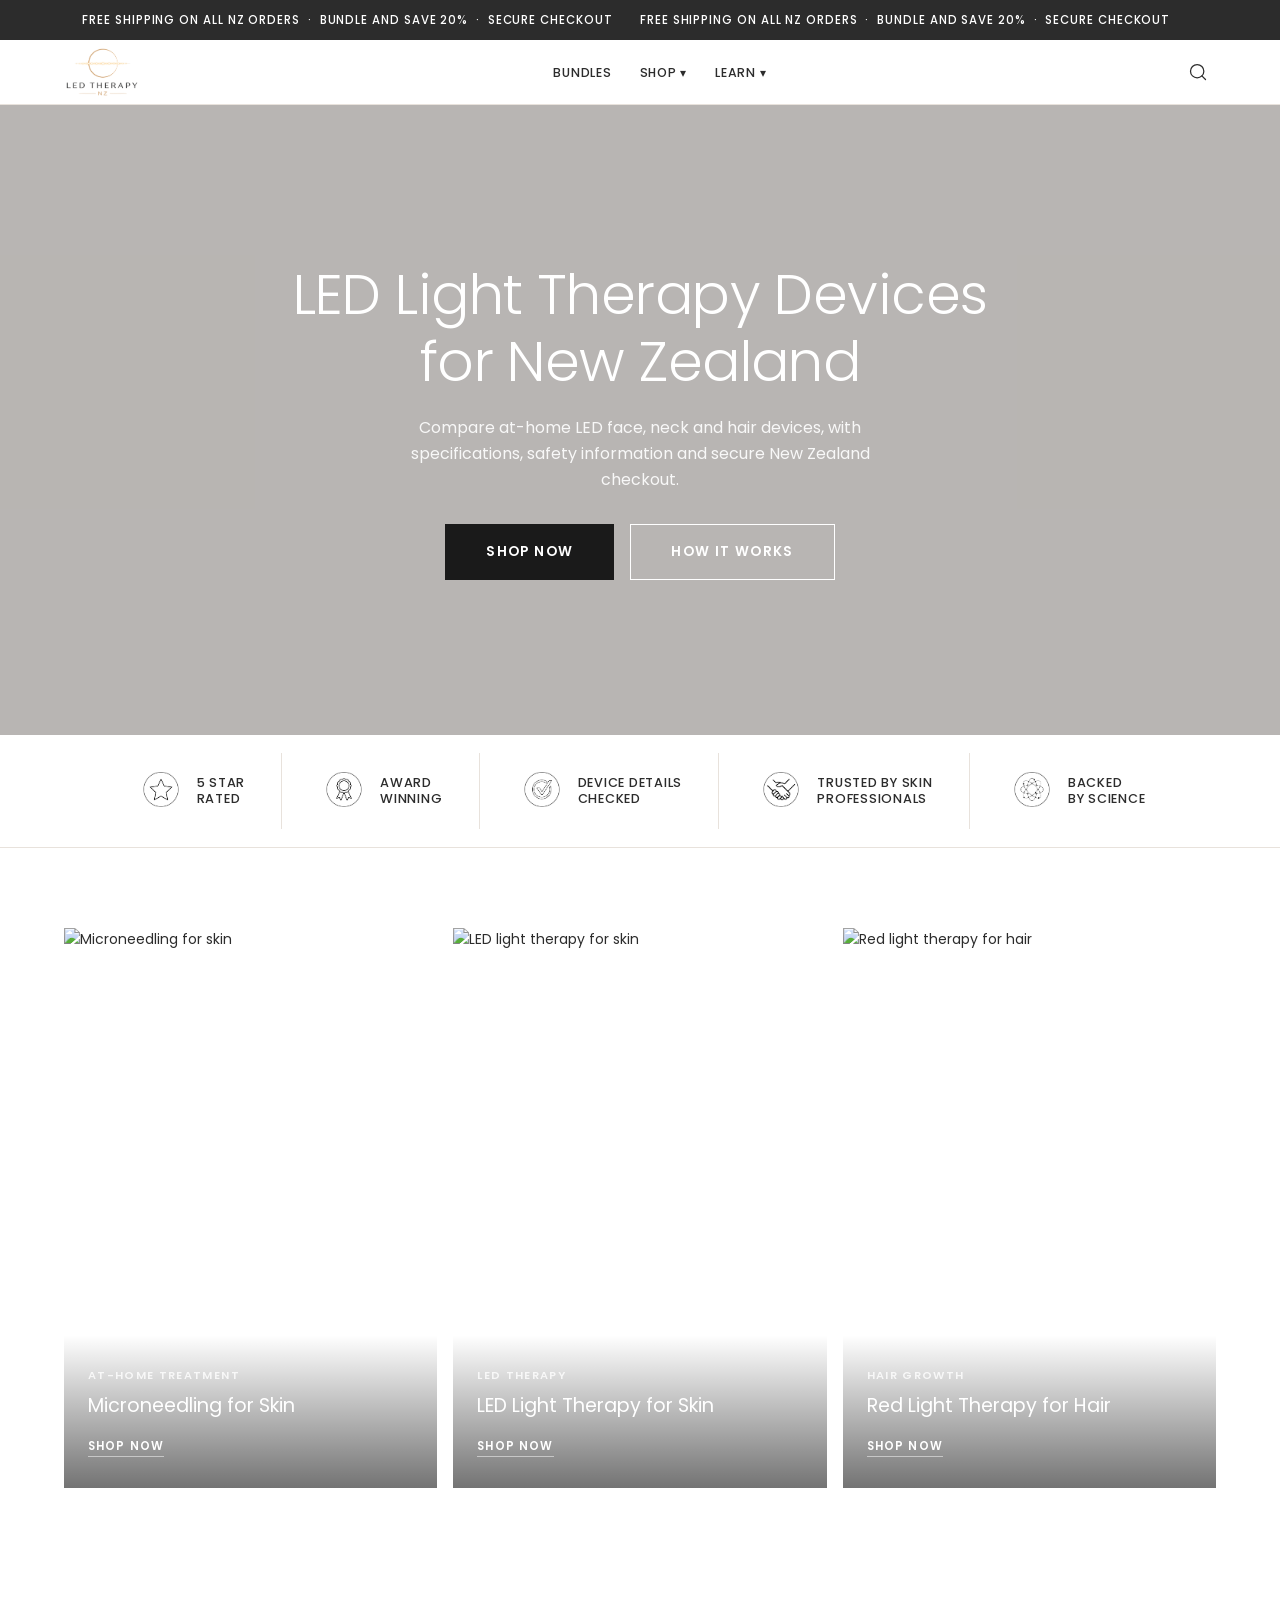
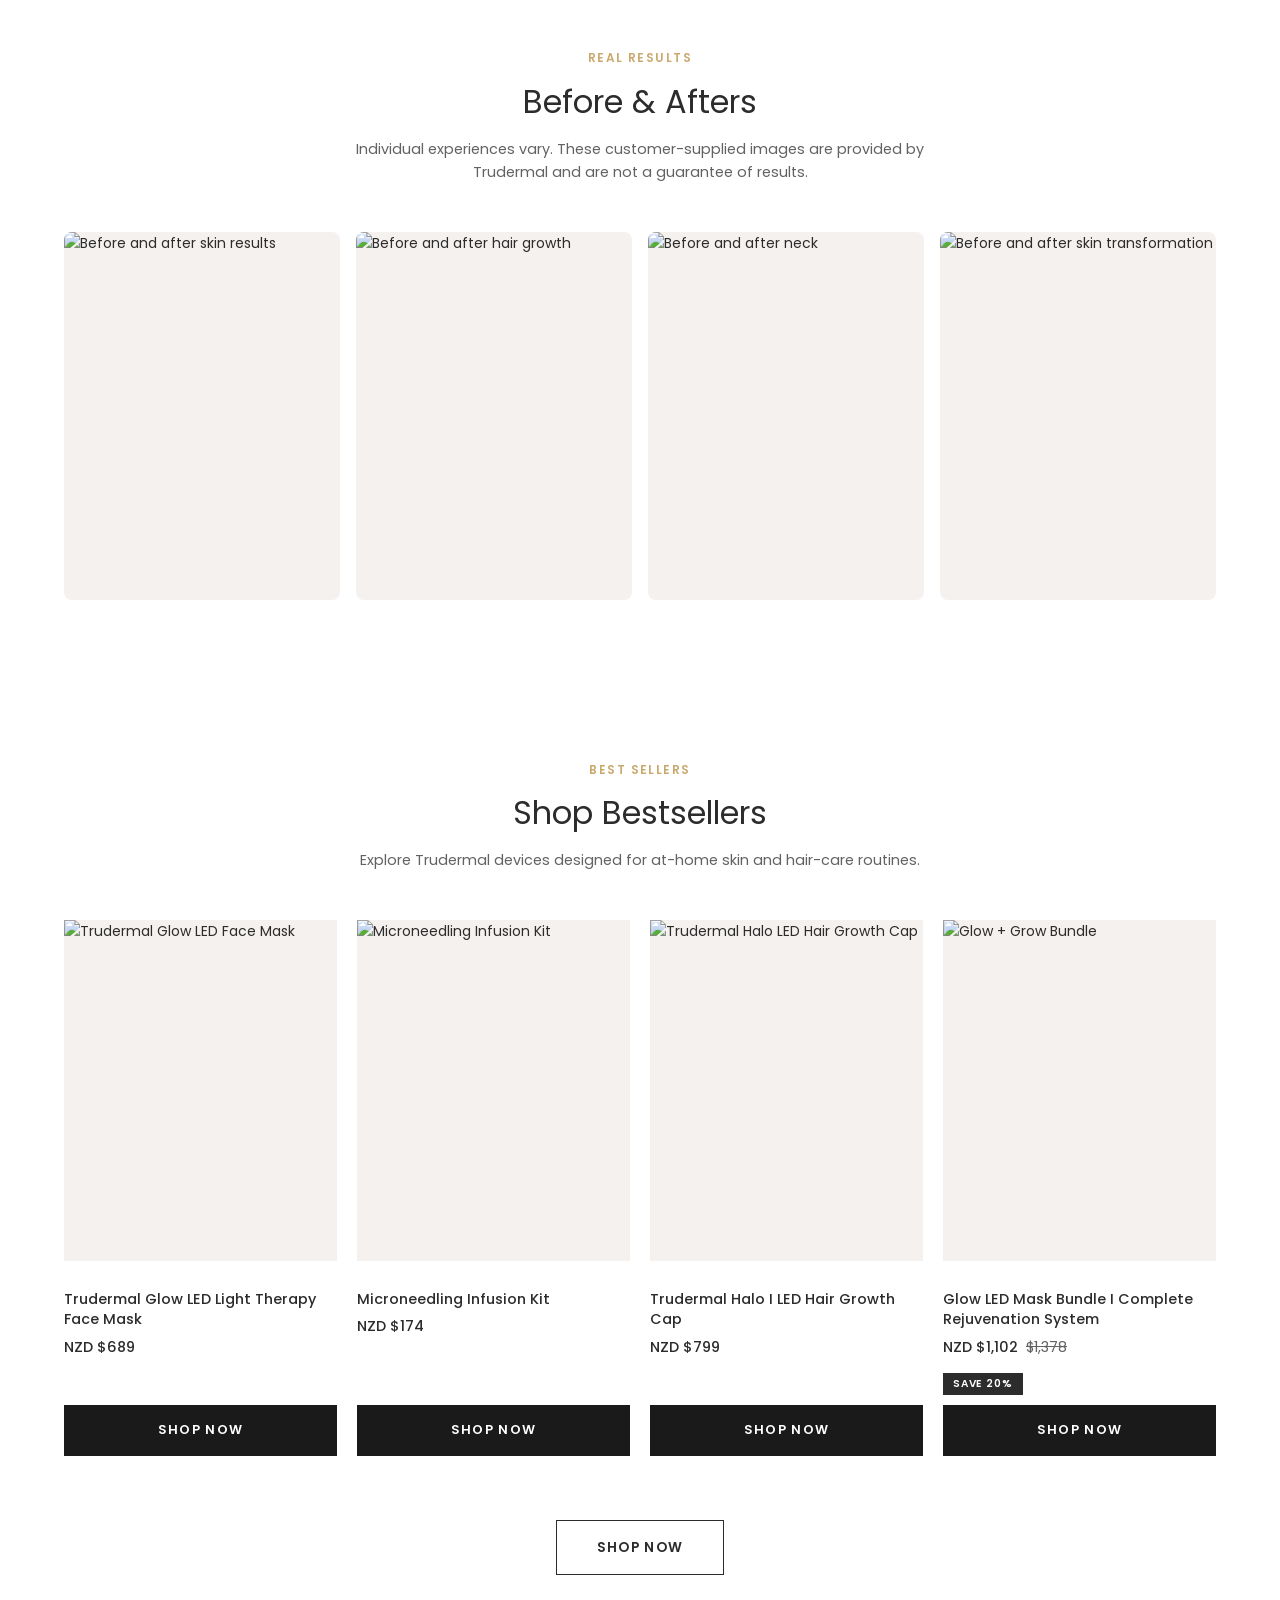
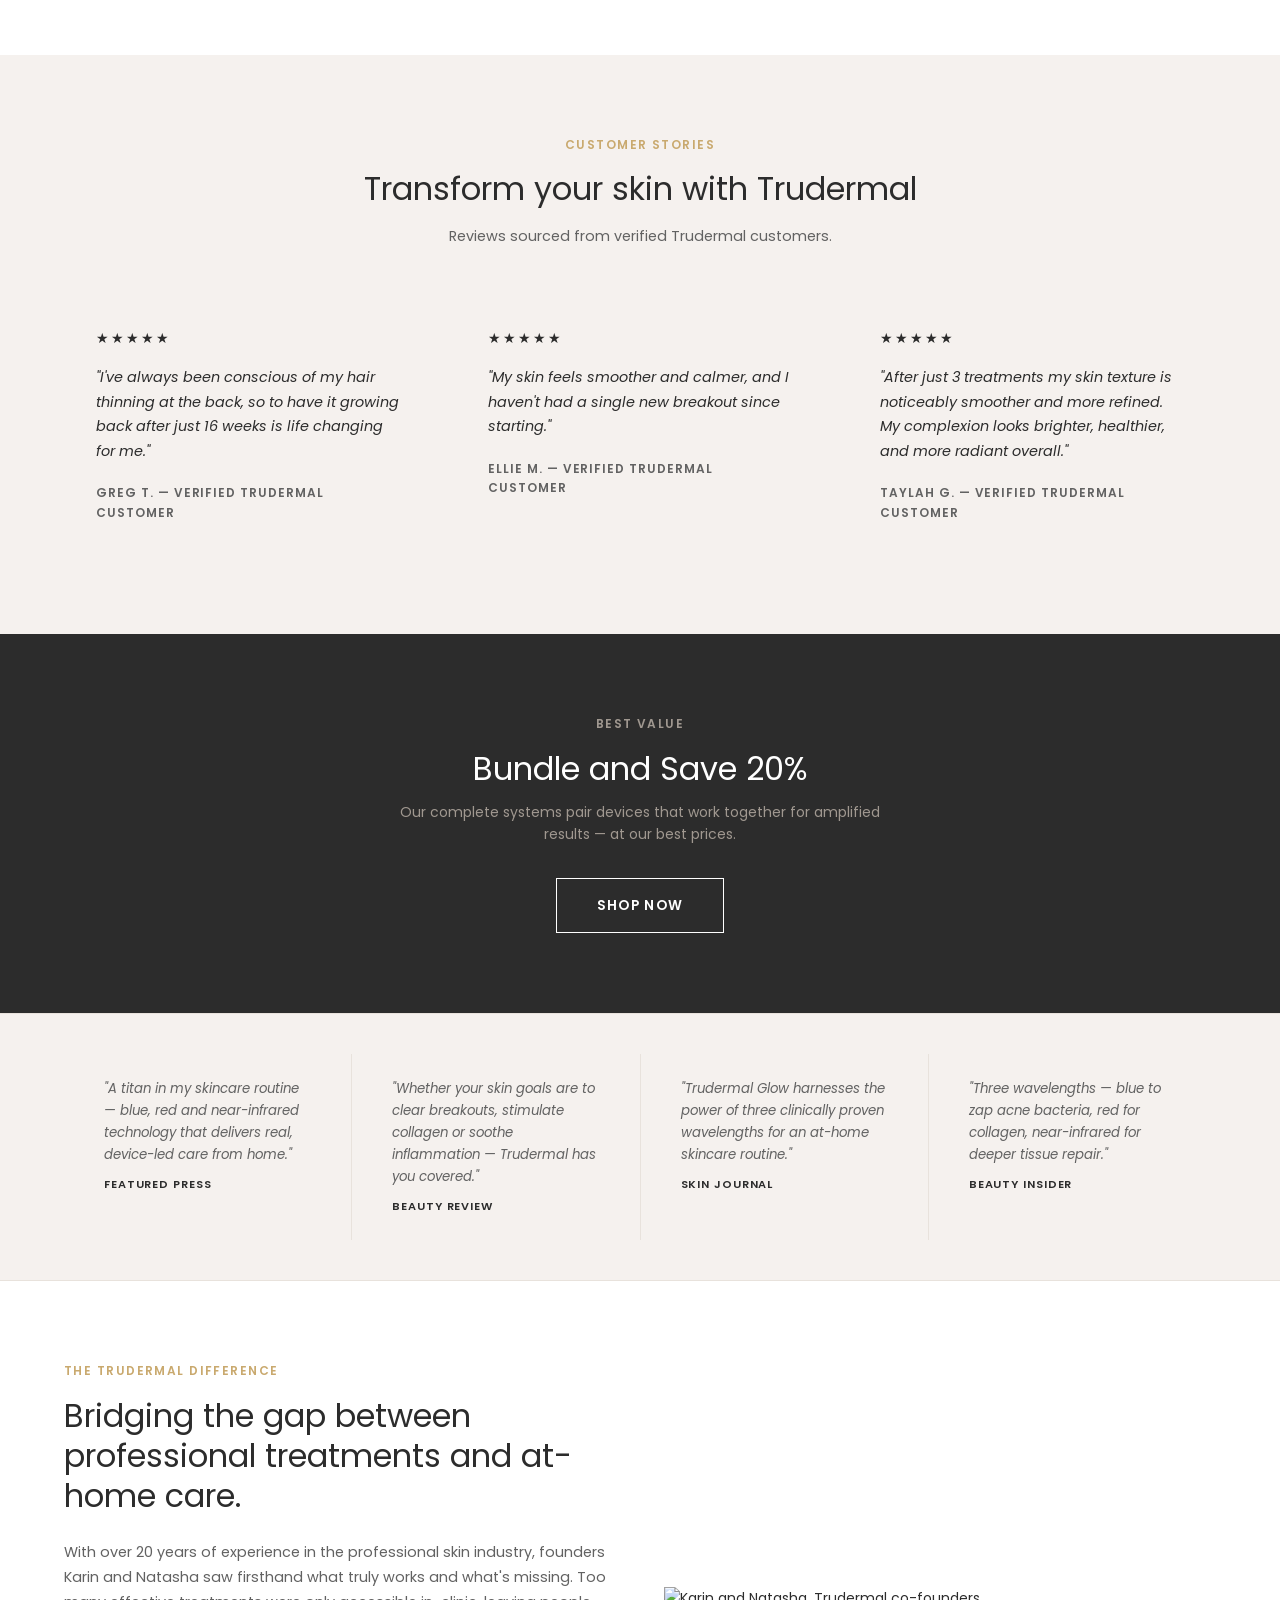
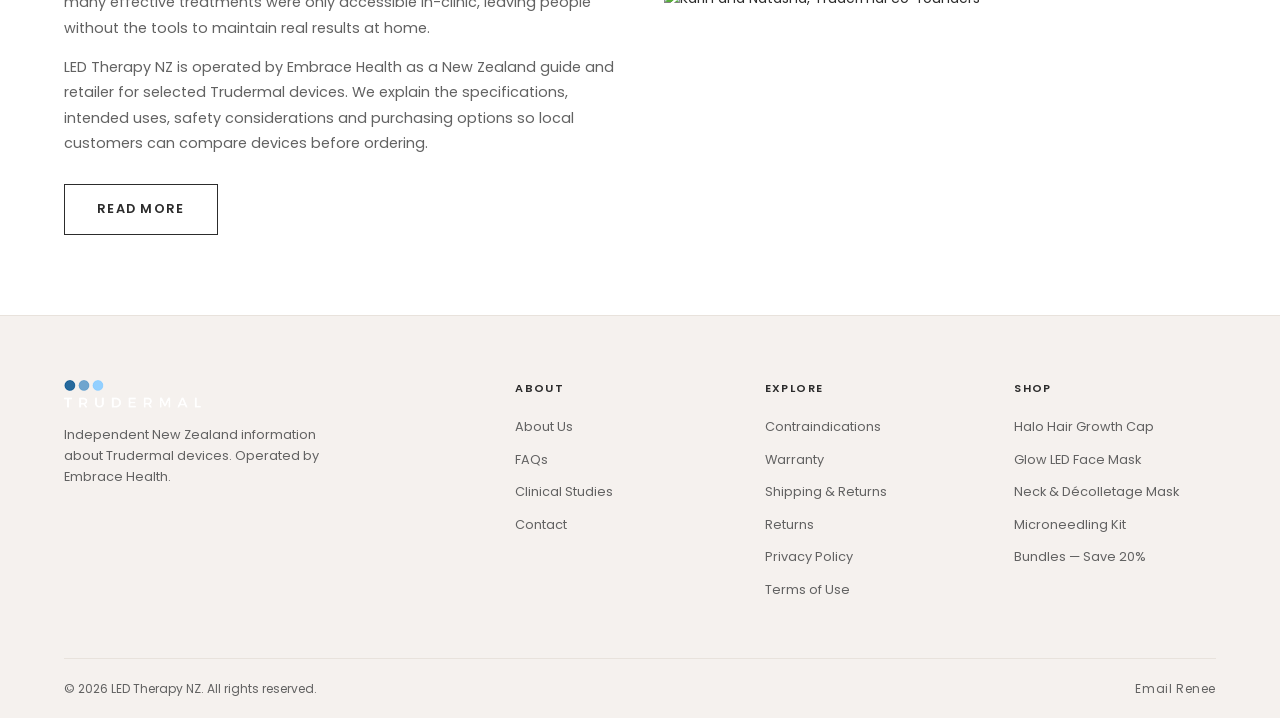
==== commit 9767b387: "Improve original content and product SEO" ====
--- a/index.html
+++ b/index.html
@@ -72,8 +72,8 @@
     </video>
   </div>
   <div class="hero__content">
-    <h1>Join 10,000 customers<br>with glowing skin</h1>
-    <p>Reduce signs of aging and improve brightness with our NEW microneedling infusion kit.</p>
+    <h1>LED Light Therapy Devices<br>for New Zealand</h1>
+    <p>Compare at-home LED face, neck and hair devices, with specifications, safety information and secure New Zealand checkout.</p>
     <div class="hero__ctas">
       <a href="products/index.html" class="btn btn--primary btn--lg">Shop Now</a>
       <a href="learn/how-led-works.html" class="btn btn--outline-light btn--lg">How It Works</a>
@@ -277,7 +277,7 @@
         <h4>The Trudermal Difference</h4>
         <h2 style="margin:16px 0 24px;">Bridging the gap between professional treatments and at-home care.</h2>
         <p style="font-size:0.9rem; color:var(--text-mute); line-height:1.75;">With over 20 years of experience in the professional skin industry, founders Karin and Natasha saw firsthand what truly works and what's missing. Too many effective treatments were only accessible in-clinic, leaving people without the tools to maintain real results at home.</p>
-        <p style="font-size:0.9rem; color:var(--text-mute); line-height:1.75;">We started Trudermal to bridge that gap. Our mission is simple: bring professional grade treatments out of the treatment room and into your home without compromising on quality, safety, or results. Because everyone deserves access to expert-level skincare, every day.</p>
+        <p style="font-size:0.9rem; color:var(--text-mute); line-height:1.75;">LED Therapy NZ is operated by Embrace Health as a New Zealand guide and retailer for selected Trudermal devices. We explain the specifications, intended uses, safety considerations and purchasing options so local customers can compare devices before ordering.</p>
         <div style="margin-top:28px;">
           <a href="learn/about.html" class="btn btn--outline">Read More</a>
         </div>
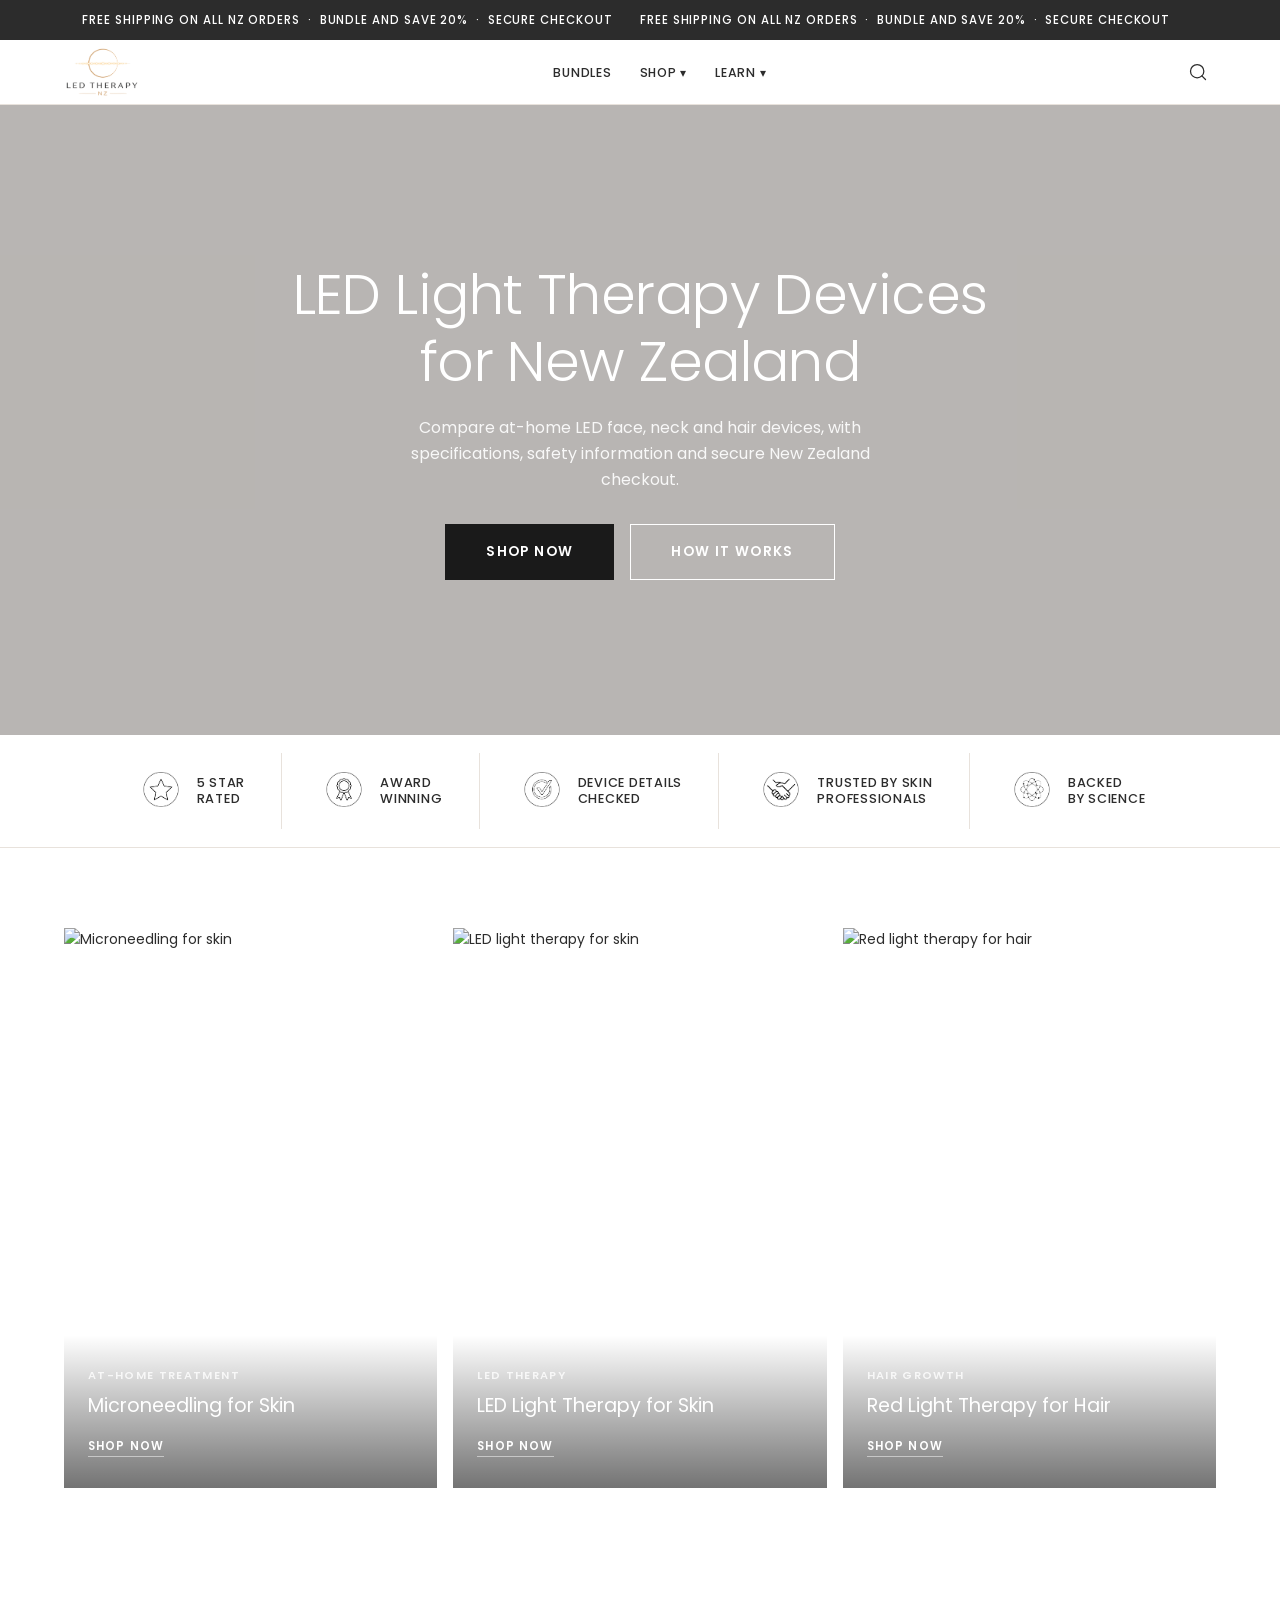
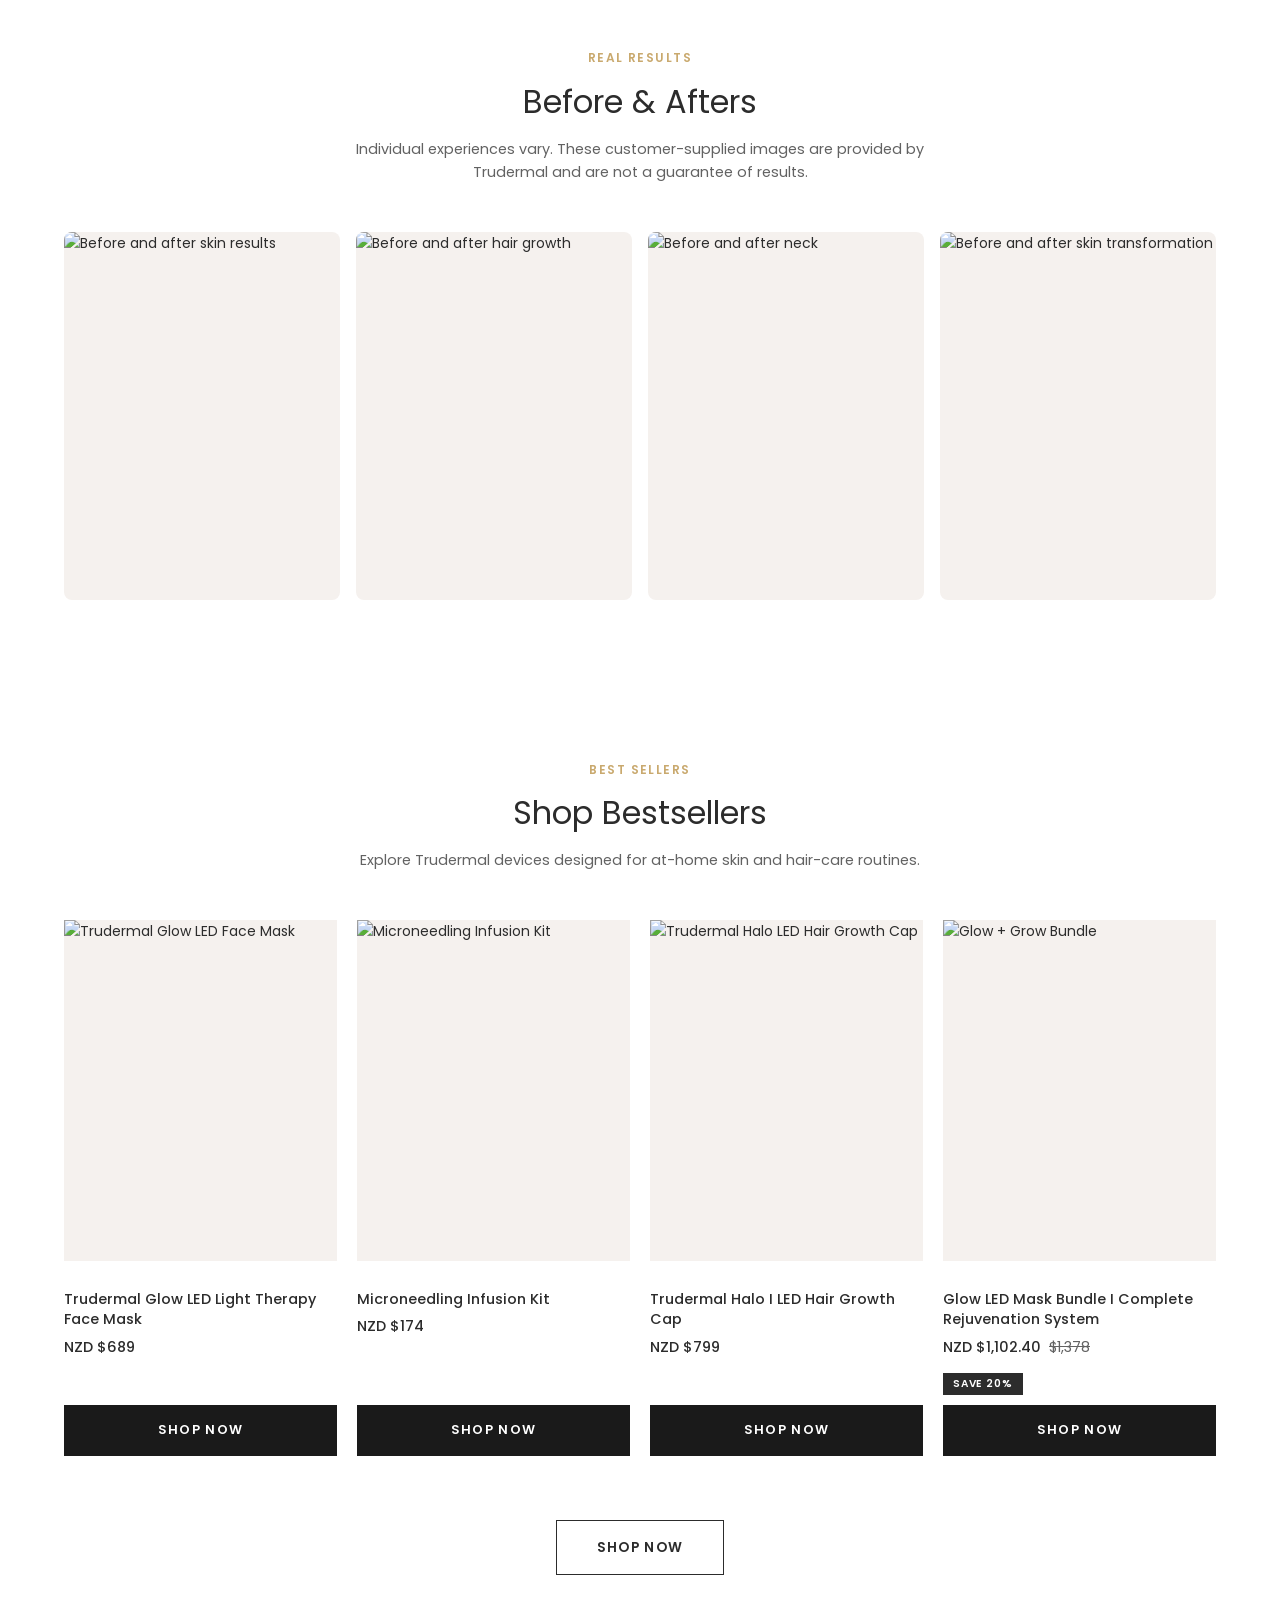
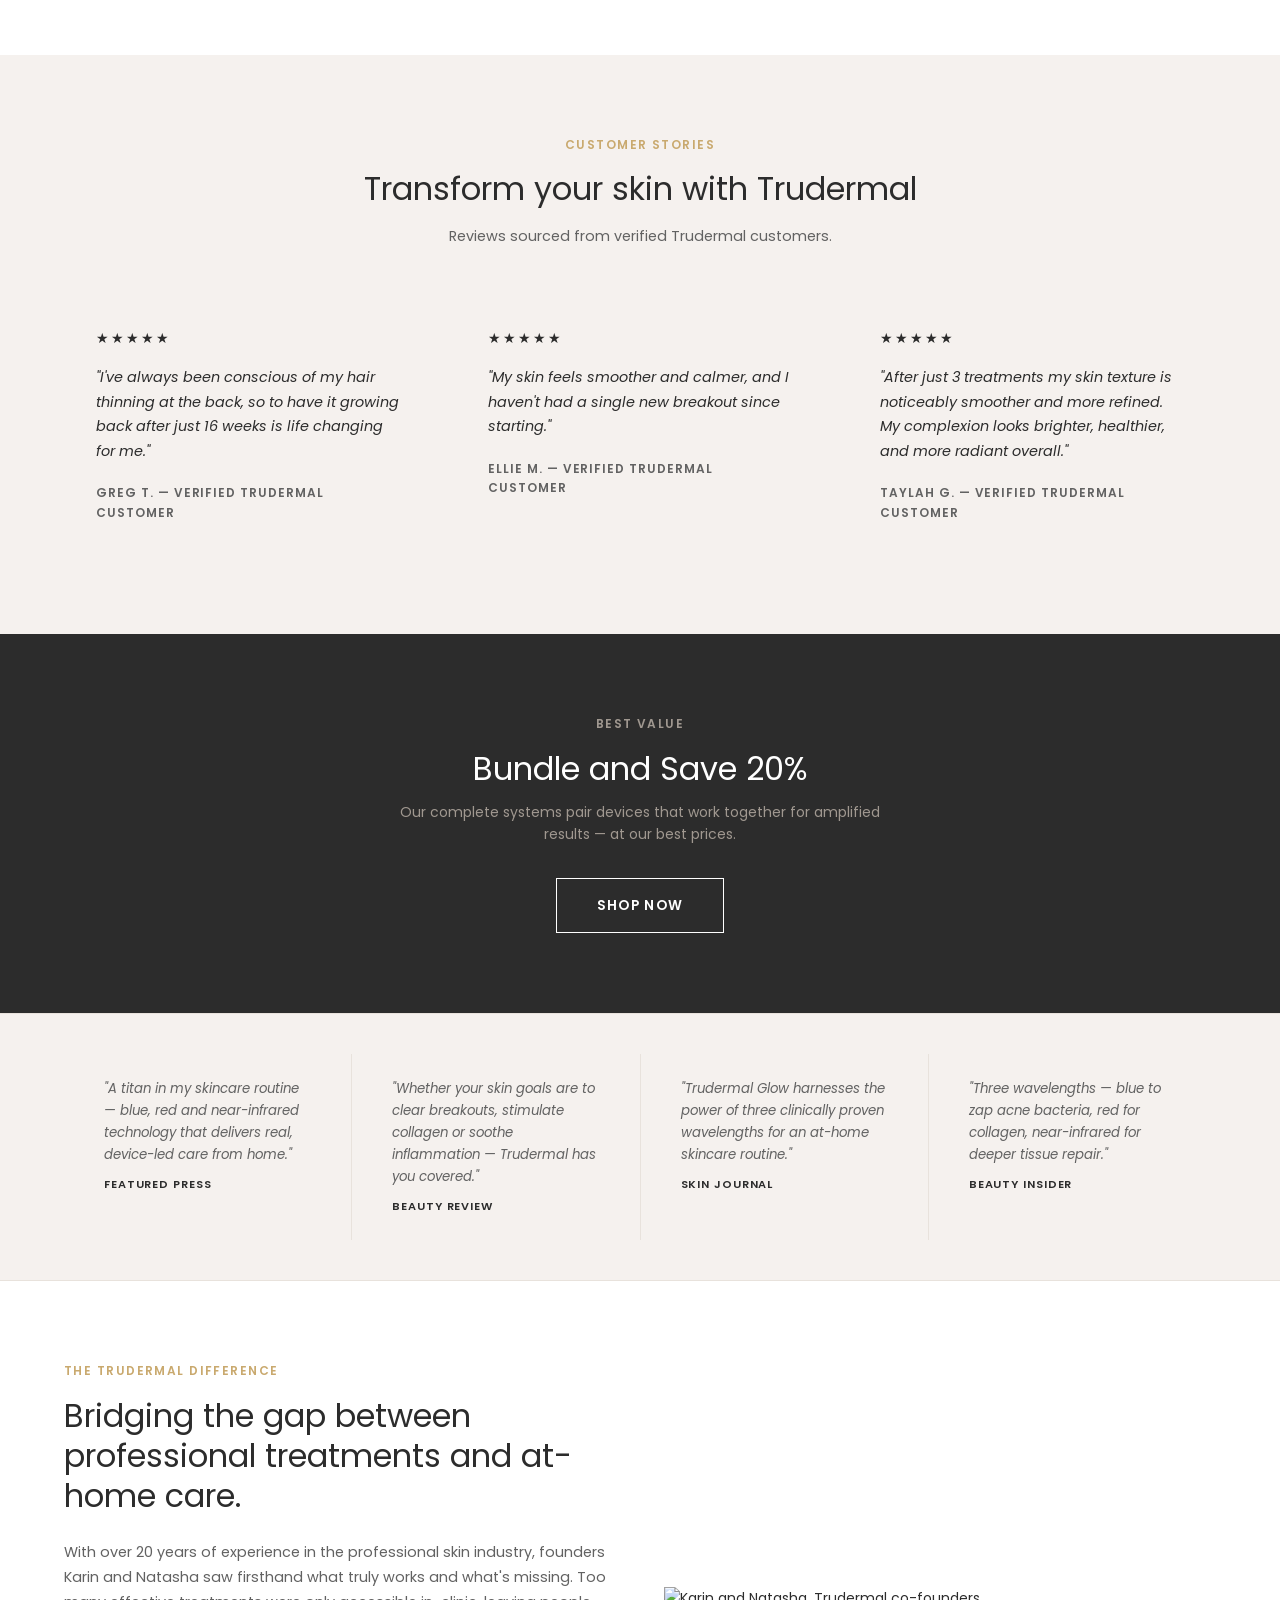
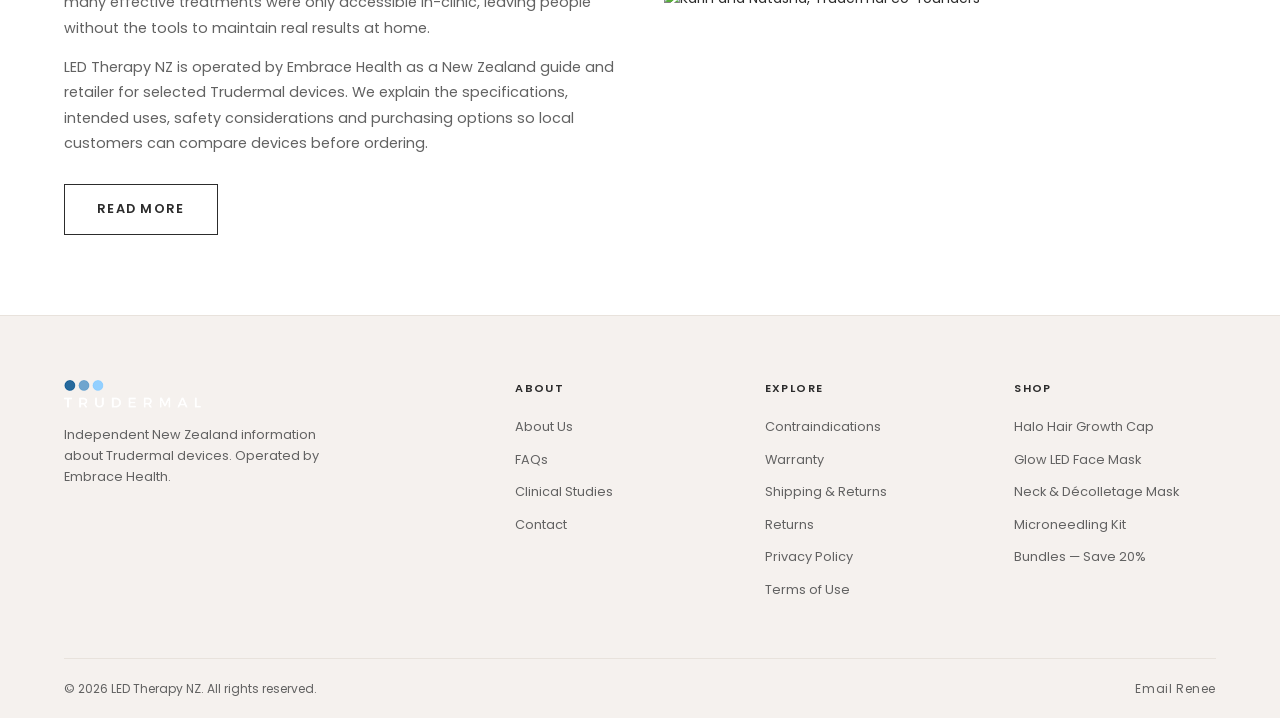
==== commit b64a0c26: "Correct LED bundle pricing" ====
--- a/index.html
+++ b/index.html
@@ -6,6 +6,13 @@
   <meta charset="UTF-8">
   <meta name="viewport" content="width=device-width, initial-scale=1.0">
   <title>LED Therapy NZ | At-Home LED Light Therapy & Skin Devices</title>
+  <meta property="og:type" content="website">
+  <meta property="og:site_name" content="LED Therapy NZ">
+  <meta property="og:title" content="LED Therapy NZ | At-Home LED Light Therapy Devices">
+  <meta property="og:description" content="Compare Trudermal LED face, neck and hair devices, with New Zealand pricing, safety information and secure checkout.">
+  <meta property="og:url" content="https://ledtherapy.co.nz/">
+  <meta property="og:image" content="https://trudermalco.com/cdn/shop/files/led_face_mask_red_light_therapy.png">
+  <meta name="twitter:card" content="summary_large_image">
   <meta name="description" content="Compare Trudermal LED light therapy and microneedling devices in New Zealand. Product specifications, safety guidance and links to supporting information.">
   <link rel="icon" type="image/png" href="favicon.png">
   <link rel="stylesheet" href="css/styles-v3.css">
@@ -195,7 +202,7 @@
         <a href="products/bundles.html"><div class="product-card__img"><img src="https://trudermalco.com/cdn/shop/files/Bundle_led_face_mask_and_led_hair_growth_helmet.jpg" alt="Glow + Grow Bundle"></div></a>
         <div class="product-card__body">
           <div class="product-card__name">Glow LED Mask Bundle I Complete Rejuvenation System</div>
-          <div class="product-card__price">NZD $1,102 &nbsp;<s style="color:var(--text-mute); font-weight:400;">$1,378</s></div>
+          <div class="product-card__price">NZD $1,102.40 &nbsp;<s style="color:var(--text-mute); font-weight:400;">$1,378</s></div>
           <div style="margin-bottom:10px;"><span class="product-card__badge">Save 20%</span></div>
           <a href="products/bundles.html" class="btn btn--primary btn--full">Shop Now</a>
         </div>
